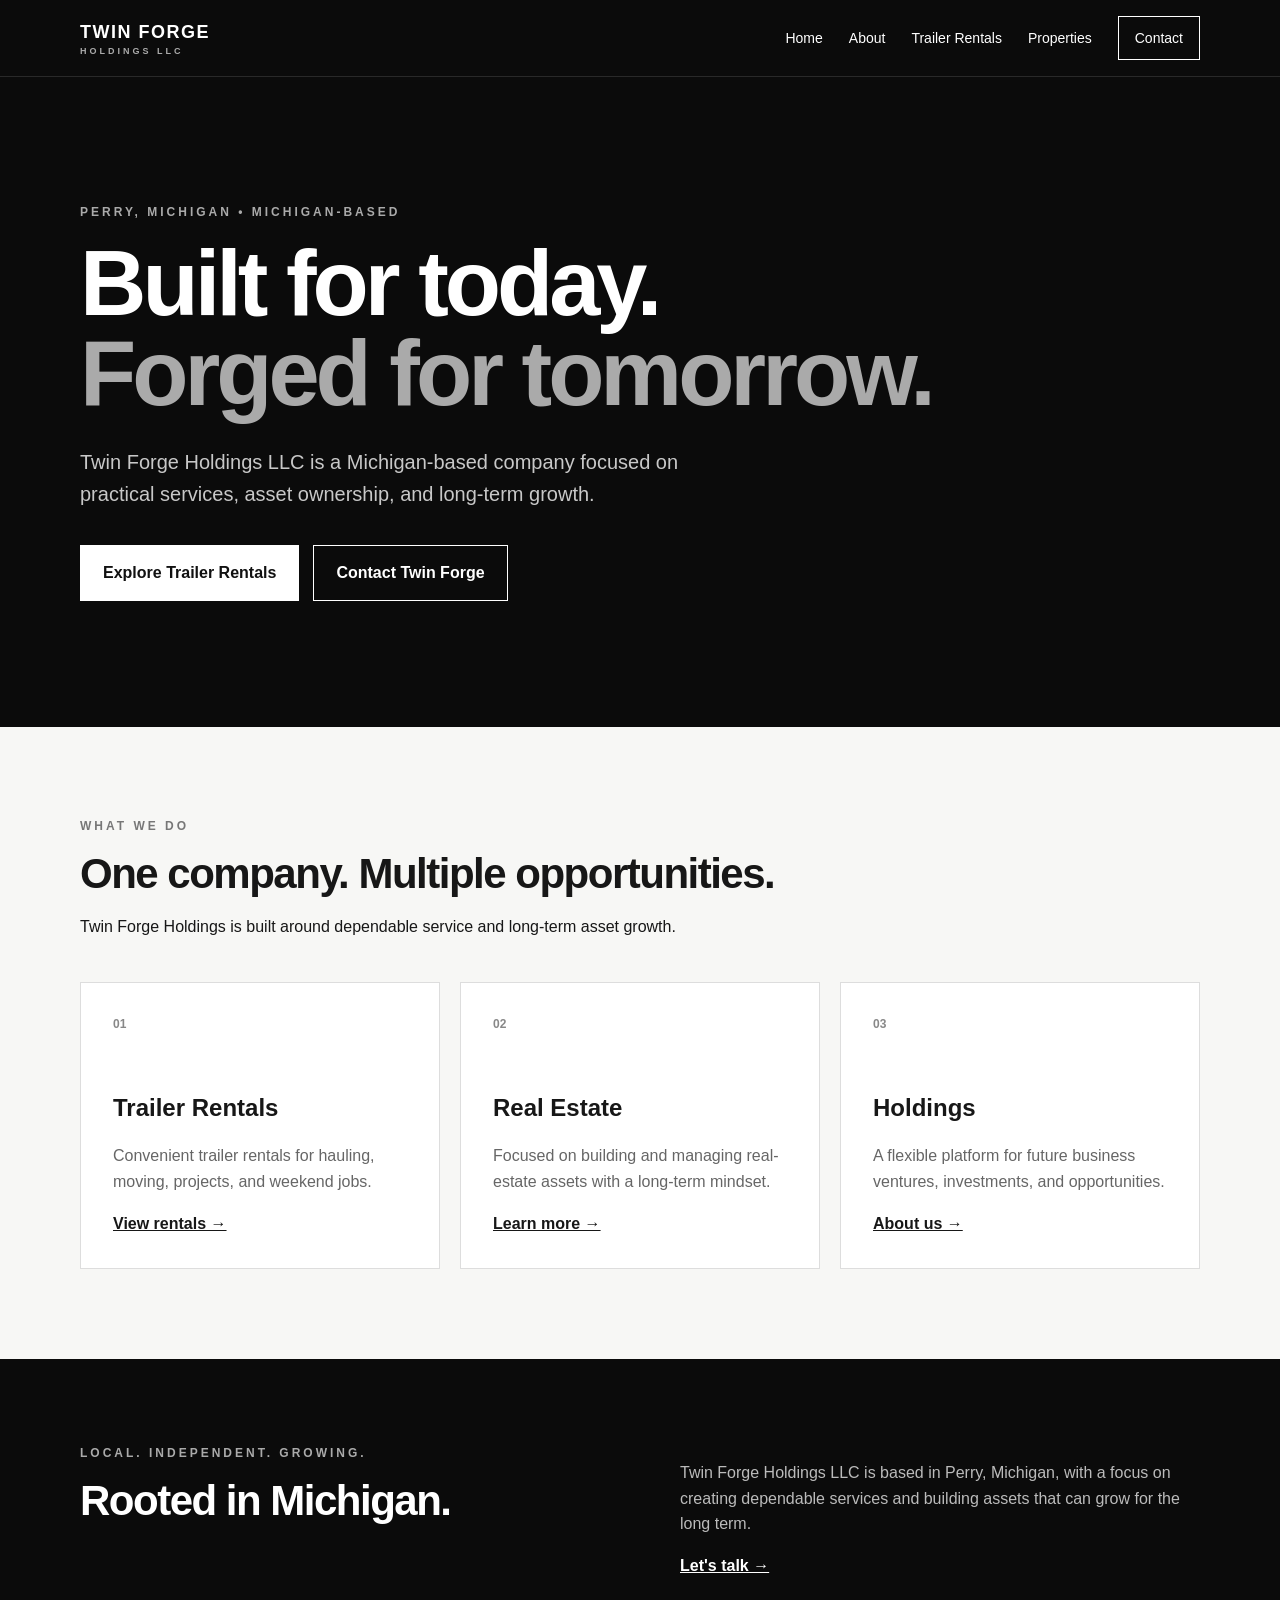
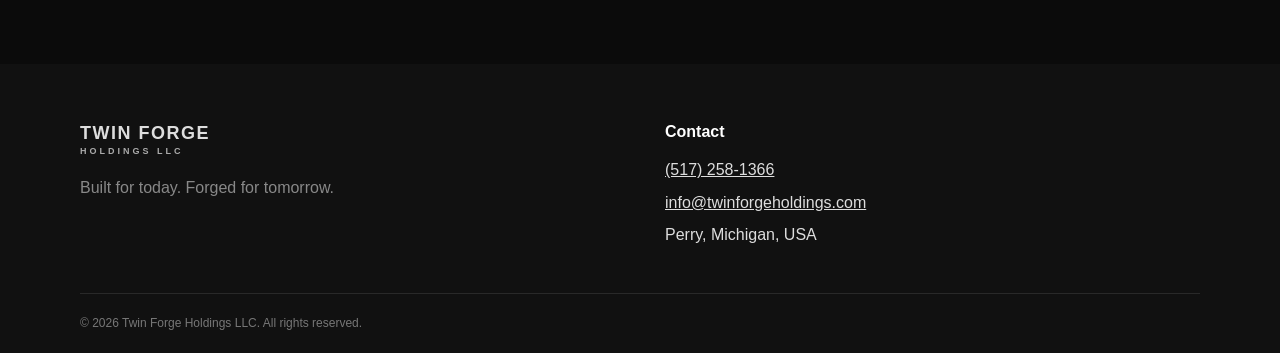
==== index.html @ b58e9732 "Add files via upload" ====
<!doctype html>
<html lang="en">
<head>
  <meta charset="utf-8">
  <meta name="viewport" content="width=device-width, initial-scale=1">
  <title>Twin Forge Holdings LLC | Perry, Michigan</title>
  <meta name="description" content="Twin Forge Holdings LLC — Michigan-based holdings company serving Perry and surrounding communities.">
  <link rel="stylesheet" href="style.css">
</head>
<body>
<header class="site-header">
  <div class="container nav">
    <a class="logo" href="index.html">TWIN FORGE <span>HOLDINGS LLC</span></a>
    <button class="menu" aria-label="Open menu">☰</button>
    <nav>
      <a href="index.html">Home</a>
      <a href="about.html">About</a>
      <a href="trailers.html">Trailer Rentals</a>
      <a href="properties.html">Properties</a>
      <a href="contact.html" class="nav-cta">Contact</a>
    </nav>
  </div>
</header>

<main>
<section class="hero">
  <div class="container hero-content">
    <p class="eyebrow">PERRY, MICHIGAN • MICHIGAN-BASED</p>
    <h1>Built for today.<br><span>Forged for tomorrow.</span></h1>
    <p class="lead">Twin Forge Holdings LLC is a Michigan-based company focused on practical services, asset ownership, and long-term growth.</p>
    <div class="actions">
      <a class="button" href="trailers.html">Explore Trailer Rentals</a>
      <a class="button secondary" href="contact.html">Contact Twin Forge</a>
    </div>
  </div>
</section>

<section class="section">
  <div class="container">
    <div class="section-heading">
      <p class="eyebrow">WHAT WE DO</p>
      <h2>One company. Multiple opportunities.</h2>
      <p>Twin Forge Holdings is built around dependable service and long-term asset growth.</p>
    </div>
    <div class="cards">
      <article class="card">
        <div class="icon">01</div>
        <h3>Trailer Rentals</h3>
        <p>Convenient trailer rentals for hauling, moving, projects, and weekend jobs.</p>
        <a href="trailers.html">View rentals →</a>
      </article>
      <article class="card">
        <div class="icon">02</div>
        <h3>Real Estate</h3>
        <p>Focused on building and managing real-estate assets with a long-term mindset.</p>
        <a href="properties.html">Learn more →</a>
      </article>
      <article class="card">
        <div class="icon">03</div>
        <h3>Holdings</h3>
        <p>A flexible platform for future business ventures, investments, and opportunities.</p>
        <a href="about.html">About us →</a>
      </article>
    </div>
  </div>
</section>

<section class="dark-section">
  <div class="container split">
    <div>
      <p class="eyebrow">LOCAL. INDEPENDENT. GROWING.</p>
      <h2>Rooted in Michigan.</h2>
    </div>
    <div>
      <p>Twin Forge Holdings LLC is based in Perry, Michigan, with a focus on creating dependable services and building assets that can grow for the long term.</p>
      <a class="text-link" href="contact.html">Let's talk →</a>
    </div>
  </div>
</section>
</main>

<footer>
  <div class="container footer-grid">
    <div><div class="logo">TWIN FORGE <span>HOLDINGS LLC</span></div><p>Built for today. Forged for tomorrow.</p></div>
    <div><strong>Contact</strong><a href="tel:+15172581366">(517) 258-1366</a><a href="mailto:info@twinforgeholdings.com">info@twinforgeholdings.com</a><span>Perry, Michigan, USA</span></div>
  </div>
  <div class="container copyright">© 2026 Twin Forge Holdings LLC. All rights reserved.</div>
</footer>
<script src="script.js"></script>
</body>
</html>
---- style.css ----
*{box-sizing:border-box}html{scroll-behavior:smooth}body{margin:0;font-family:Arial,Helvetica,sans-serif;color:#171717;background:#f7f7f5;line-height:1.6}a{color:inherit;text-decoration:none}.container{width:min(1120px,92%);margin:auto}.site-header{background:#0b0b0b;color:#fff;position:sticky;top:0;z-index:10;border-bottom:1px solid #292929}.nav{min-height:76px;display:flex;align-items:center;justify-content:space-between}.logo{font-weight:900;letter-spacing:1.5px;font-size:18px}.logo span{display:block;font-size:9px;letter-spacing:3px;color:#aaa;margin-top:-3px}.nav nav{display:flex;gap:26px;align-items:center;font-size:14px}.nav nav a:hover{color:#ddd}.nav-cta{border:1px solid #fff;padding:10px 16px}.menu{display:none;background:none;border:0;color:#fff;font-size:26px}.hero{background:#0b0b0b;color:#fff;min-height:650px;display:flex;align-items:center}.hero-content{padding:90px 0}.eyebrow{font-size:12px;letter-spacing:3px;font-weight:800;color:#777;margin:0 0 16px}.hero .eyebrow,.dark-section .eyebrow,.page-hero .eyebrow{color:#aaa}.hero h1{font-size:clamp(48px,8vw,92px);line-height:.98;margin:0 0 28px;letter-spacing:-4px}.hero h1 span{color:#aaa}.lead{font-size:20px;max-width:670px;color:#c8c8c8}.actions{display:flex;gap:14px;margin-top:35px;flex-wrap:wrap}.button{display:inline-block;background:#fff;color:#111;padding:14px 22px;font-weight:800;border:1px solid #fff}.button.secondary{background:transparent;color:#fff}.button:hover{opacity:.82}.section{padding:90px 0}.section-heading{max-width:720px;margin-bottom:42px}.section h2,.dark-section h2{font-size:42px;line-height:1.05;letter-spacing:-1.5px;margin:0 0 18px}.cards{display:grid;grid-template-columns:repeat(3,1fr);gap:20px}.card{background:#fff;border:1px solid #ddd;padding:32px;min-height:250px}.icon{font-size:12px;font-weight:900;color:#888;margin-bottom:55px}.card h3{font-size:24px;margin:0 0 10px}.card p{color:#666}.card a,.text-link{font-weight:800;text-decoration:underline}.dark-section{background:#0b0b0b;color:#fff;padding:85px 0}.split{display:grid;grid-template-columns:1fr 1fr;gap:80px}.split p{color:#bbb}.page-hero{background:#0b0b0b;color:#fff;padding:105px 0}.page-hero h1{font-size:clamp(44px,7vw,76px);line-height:1;margin:0 0 18px;letter-spacing:-3px}.page-hero p:not(.eyebrow){color:#bbb;font-size:20px}.narrow{max-width:800px}.narrow h2{font-size:38px}.narrow p{font-size:18px;color:#555}.callout{background:#fff;border-left:4px solid #111;padding:28px;margin-top:35px}.callout p{margin-bottom:10px}.rental-card{display:grid;grid-template-columns:1fr 1.2fr;gap:50px;background:#fff;border:1px solid #ddd;padding:35px}.placeholder{min-height:340px;background:#171717;color:#777;display:grid;place-items:center;font-weight:900;letter-spacing:4px}.rental-card h2{font-size:38px;line-height:1.05}.rental-card li{margin:8px 0}.contact-grid{display:grid;grid-template-columns:1.3fr .7fr;gap:70px}.contact-grid h2{font-size:42px}.contact-item{display:flex;flex-direction:column;border-top:1px solid #ddd;padding:18px 0}.contact-item a{font-size:19px;font-weight:800;text-decoration:underline}.contact-box{background:#fff;border:1px solid #ddd;padding:30px;height:max-content}.contact-box h3{margin-top:0}.full{display:block;text-align:center;margin:12px 0}.contact-box .secondary{color:#111;background:#fff;border-color:#111}footer{background:#111;color:#ddd;padding:55px 0 20px}.footer-grid{display:grid;grid-template-columns:1fr 1fr;gap:50px;padding-bottom:45px}.footer-grid p{color:#888}.footer-grid>div:last-child{display:flex;flex-direction:column;gap:7px}.footer-grid strong{color:#fff;margin-bottom:6px}.footer-grid a{text-decoration:underline}.copyright{border-top:1px solid #292929;padding-top:20px;color:#777;font-size:12px}@media(max-width:750px){.nav nav{display:none;position:absolute;top:76px;left:0;right:0;background:#0b0b0b;padding:20px 4%;flex-direction:column;align-items:flex-start}.nav nav.open{display:flex}.menu{display:block}.cards,.split,.rental-card,.contact-grid,.footer-grid{grid-template-columns:1fr}.hero{min-height:590px}.hero h1{letter-spacing:-2px}.section,.dark-section{padding:65px 0}.rental-card{padding:22px}.placeholder{min-height:230px}}
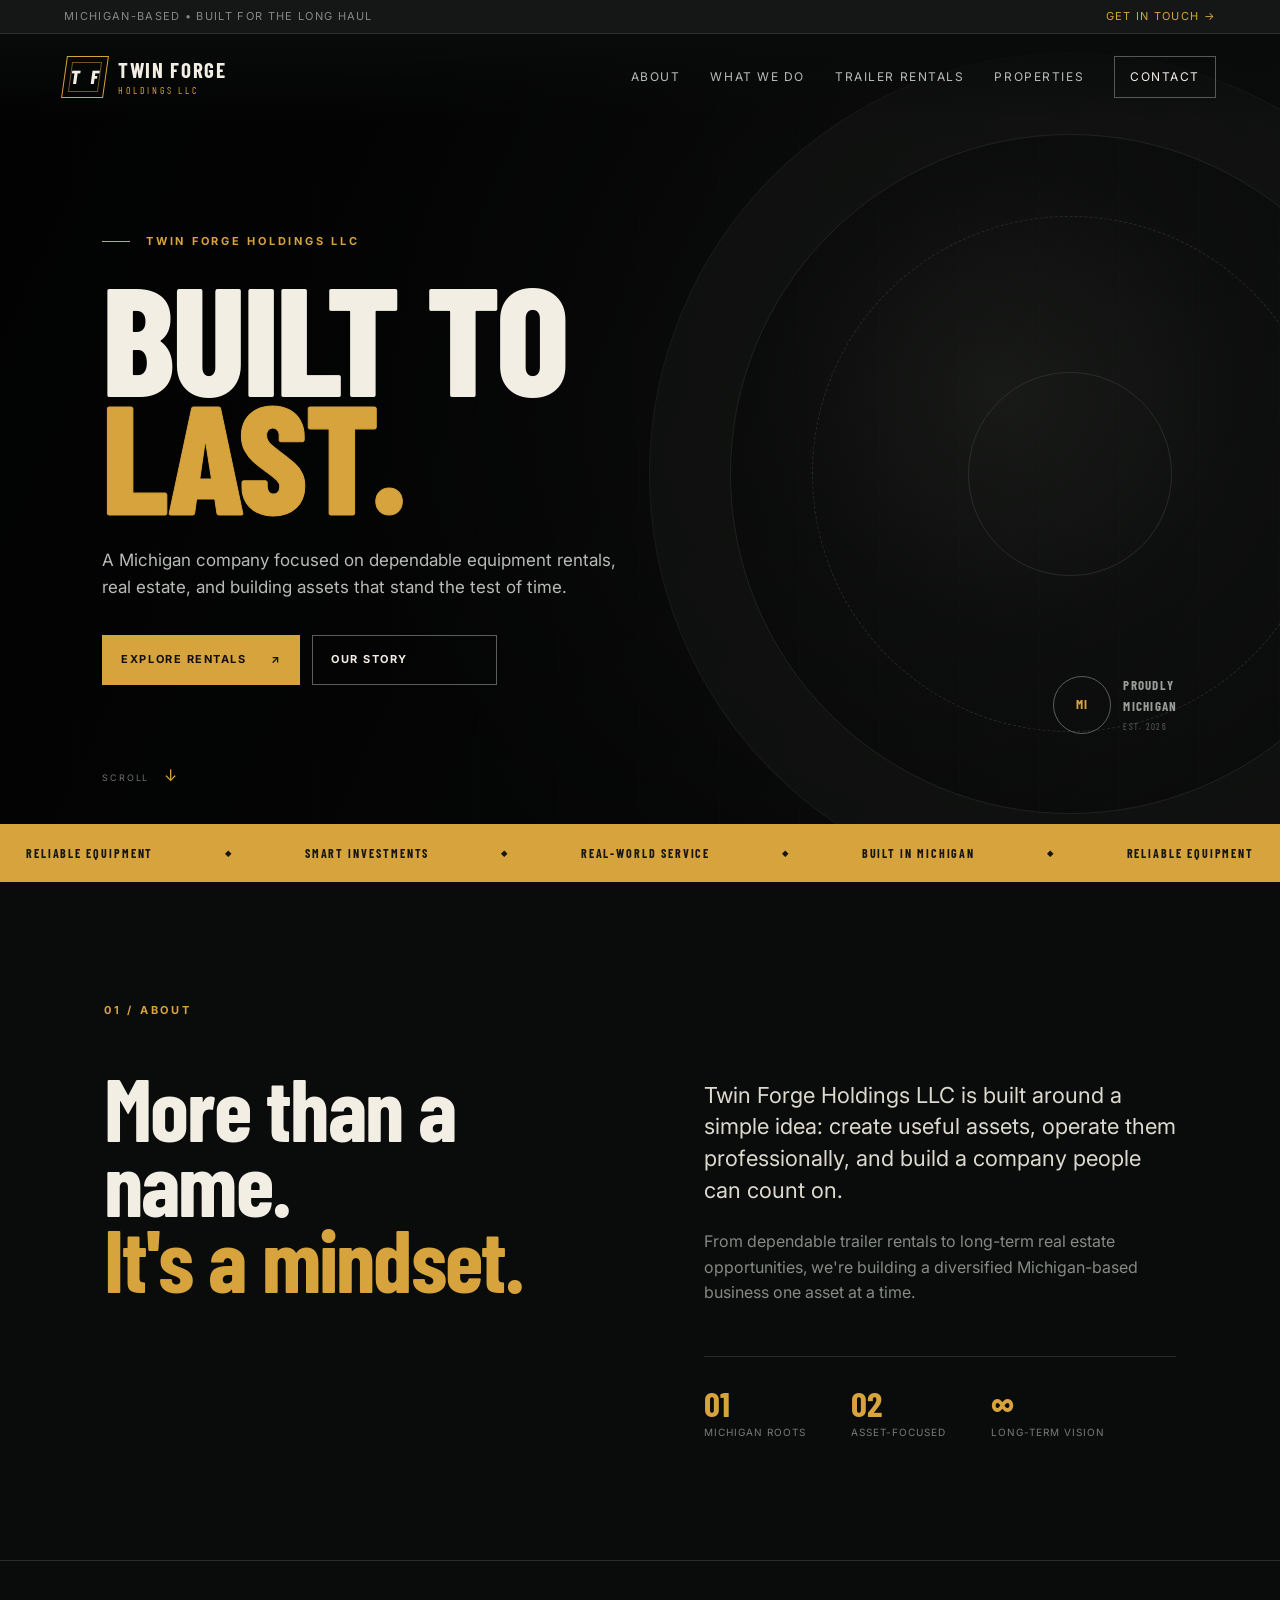
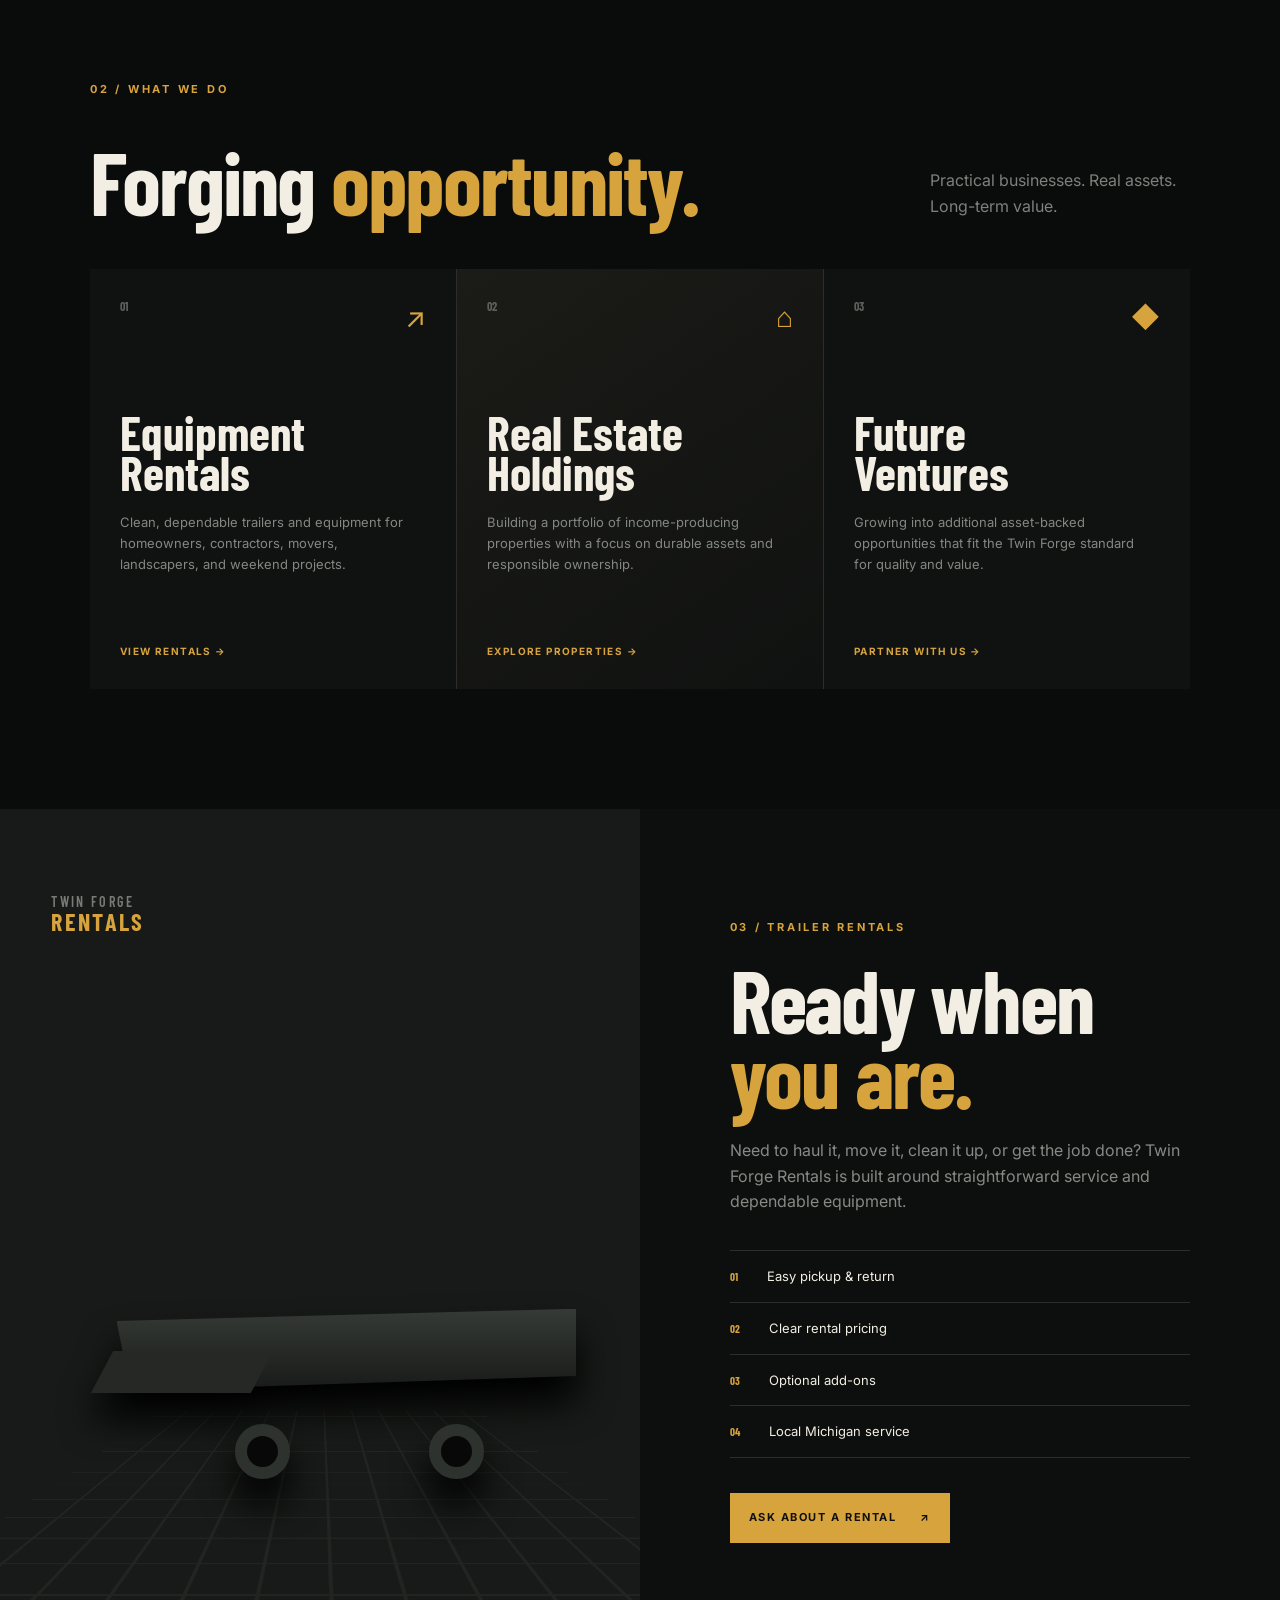
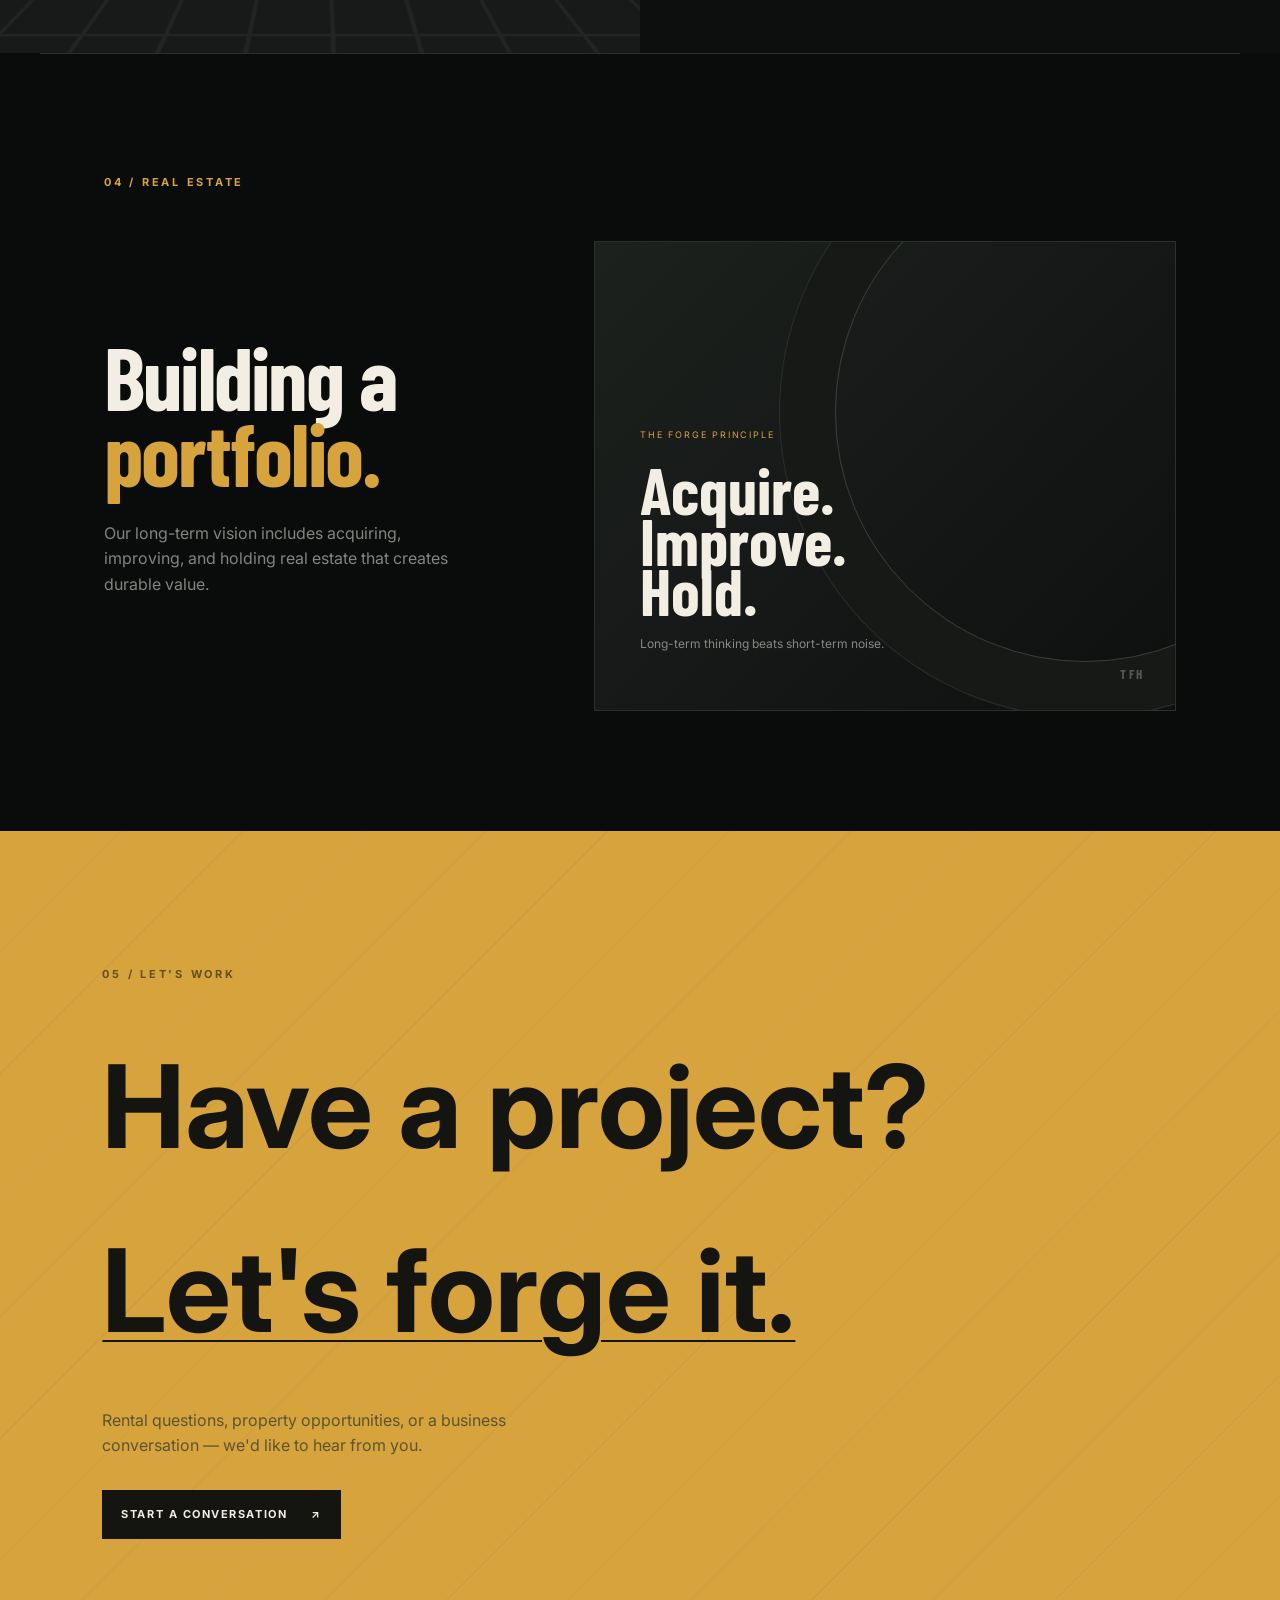
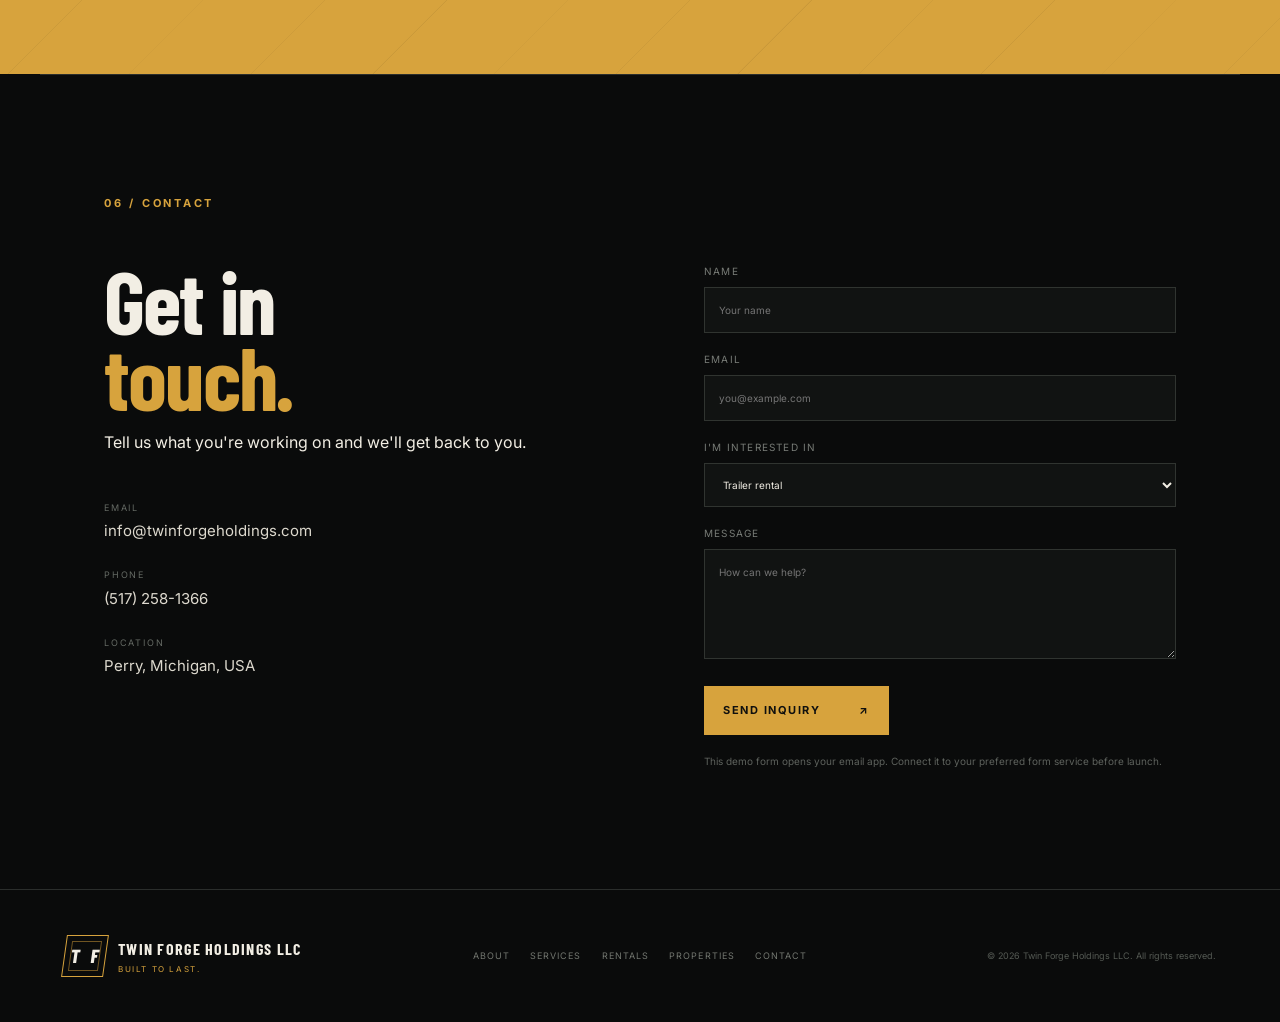
==== commit 00e20a52: "Add files via upload" ====
--- a/index.html
+++ b/index.html
@@ -1,91 +1,210 @@
-<!doctype html>
+<!DOCTYPE html>
 <html lang="en">
 <head>
-  <meta charset="utf-8">
-  <meta name="viewport" content="width=device-width, initial-scale=1">
-  <title>Twin Forge Holdings LLC | Perry, Michigan</title>
-  <meta name="description" content="Twin Forge Holdings LLC — Michigan-based holdings company serving Perry and surrounding communities.">
-  <link rel="stylesheet" href="style.css">
+  <meta charset="UTF-8">
+  <meta name="viewport" content="width=device-width, initial-scale=1.0">
+  <meta name="description" content="Twin Forge Holdings LLC — dependable trailer rentals and long-term property investment. Built in Michigan.">
+  <title>Twin Forge Holdings LLC | Built to Last</title>
+  <link rel="preconnect" href="https://fonts.googleapis.com">
+  <link rel="preconnect" href="https://fonts.gstatic.com" crossorigin>
+  <link href="https://fonts.googleapis.com/css2?family=Barlow+Condensed:wght@500;600;700;800&family=Inter:wght@400;500;600;700&display=swap" rel="stylesheet">
+  <link rel="stylesheet" href="styles.css">
 </head>
 <body>
-<header class="site-header">
-  <div class="container nav">
-    <a class="logo" href="index.html">TWIN FORGE <span>HOLDINGS LLC</span></a>
-    <button class="menu" aria-label="Open menu">☰</button>
-    <nav>
-      <a href="index.html">Home</a>
-      <a href="about.html">About</a>
-      <a href="trailers.html">Trailer Rentals</a>
-      <a href="properties.html">Properties</a>
-      <a href="contact.html" class="nav-cta">Contact</a>
+  <div class="topbar">
+    <span>Michigan-based • Built for the long haul</span>
+    <a href="#contact">Get in touch →</a>
+  </div>
+
+  <header class="site-header" id="top">
+    <a class="brand" href="#top" aria-label="Twin Forge Holdings home">
+      <span class="brand-mark"><span>T</span><span>F</span></span>
+      <span class="brand-text"><strong>TWIN FORGE</strong><small>HOLDINGS LLC</small></span>
+    </a>
+
+    <button class="menu-toggle" aria-label="Open menu" aria-expanded="false">☰</button>
+
+    <nav class="nav">
+      <a href="#about">About</a>
+      <a href="#services">What We Do</a>
+      <a href="#fleet">Trailer Rentals</a>
+      <a href="#properties">Properties</a>
+      <a class="nav-cta" href="#contact">Contact</a>
     </nav>
-  </div>
-</header>
-
-<main>
-<section class="hero">
-  <div class="container hero-content">
-    <p class="eyebrow">PERRY, MICHIGAN • MICHIGAN-BASED</p>
-    <h1>Built for today.<br><span>Forged for tomorrow.</span></h1>
-    <p class="lead">Twin Forge Holdings LLC is a Michigan-based company focused on practical services, asset ownership, and long-term growth.</p>
-    <div class="actions">
-      <a class="button" href="trailers.html">Explore Trailer Rentals</a>
-      <a class="button secondary" href="contact.html">Contact Twin Forge</a>
+  </header>
+
+  <main>
+    <section class="hero">
+      <div class="hero-grid"></div>
+      <div class="hero-content">
+        <div class="eyebrow"><span></span> TWIN FORGE HOLDINGS LLC</div>
+        <h1>BUILT TO<br><em>LAST.</em></h1>
+        <p class="hero-copy">
+          A Michigan company focused on dependable equipment rentals, real estate,
+          and building assets that stand the test of time.
+        </p>
+        <div class="hero-actions">
+          <a class="btn btn-primary" href="#fleet">Explore Rentals <span>↗</span></a>
+          <a class="btn btn-ghost" href="#about">Our Story</a>
+        </div>
+      </div>
+      <div class="hero-badge">
+        <div class="badge-ring">MI</div>
+        <div><strong>PROUDLY<br>MICHIGAN</strong><small>EST. 2026</small></div>
+      </div>
+      <div class="scroll-cue">SCROLL <span>↓</span></div>
+    </section>
+
+    <section class="ticker">
+      <div>RELIABLE EQUIPMENT</div><span>◆</span>
+      <div>SMART INVESTMENTS</div><span>◆</span>
+      <div>REAL-WORLD SERVICE</div><span>◆</span>
+      <div>BUILT IN MICHIGAN</div><span>◆</span>
+      <div>RELIABLE EQUIPMENT</div>
+    </section>
+
+    <section class="section about" id="about">
+      <div class="section-label">01 / ABOUT</div>
+      <div class="about-layout">
+        <div>
+          <h2>More than a name.<br><span>It's a mindset.</span></h2>
+        </div>
+        <div class="about-copy">
+          <p class="lead">Twin Forge Holdings LLC is built around a simple idea: create useful assets, operate them professionally, and build a company people can count on.</p>
+          <p>From dependable trailer rentals to long-term real estate opportunities, we're building a diversified Michigan-based business one asset at a time.</p>
+          <div class="stats">
+            <div><strong>01</strong><span>Michigan roots</span></div>
+            <div><strong>02</strong><span>Asset-focused</span></div>
+            <div><strong>∞</strong><span>Long-term vision</span></div>
+          </div>
+        </div>
+      </div>
+    </section>
+
+    <section class="section services" id="services">
+      <div class="section-label">02 / WHAT WE DO</div>
+      <div class="section-heading">
+        <h2>Forging <span>opportunity.</span></h2>
+        <p>Practical businesses. Real assets. Long-term value.</p>
+      </div>
+      <div class="cards">
+        <article class="service-card">
+          <div class="card-num">01</div>
+          <div class="card-icon">↗</div>
+          <h3>Equipment<br>Rentals</h3>
+          <p>Clean, dependable trailers and equipment for homeowners, contractors, movers, landscapers, and weekend projects.</p>
+          <a href="#fleet">View rentals →</a>
+        </article>
+        <article class="service-card featured">
+          <div class="card-num">02</div>
+          <div class="card-icon">⌂</div>
+          <h3>Real Estate<br>Holdings</h3>
+          <p>Building a portfolio of income-producing properties with a focus on durable assets and responsible ownership.</p>
+          <a href="#properties">Explore properties →</a>
+        </article>
+        <article class="service-card">
+          <div class="card-num">03</div>
+          <div class="card-icon">◆</div>
+          <h3>Future<br>Ventures</h3>
+          <p>Growing into additional asset-backed opportunities that fit the Twin Forge standard for quality and value.</p>
+          <a href="#contact">Partner with us →</a>
+        </article>
+      </div>
+    </section>
+
+    <section class="section rental" id="fleet">
+      <div class="rental-visual">
+        <div class="visual-grid"></div>
+        <div class="trailer-silhouette">
+          <div class="trailer-bed"></div>
+          <div class="trailer-front"></div>
+          <div class="wheel w1"></div><div class="wheel w2"></div>
+        </div>
+        <div class="visual-tag">TWIN FORGE<br><strong>RENTALS</strong></div>
+      </div>
+      <div class="rental-copy">
+        <div class="section-label">03 / TRAILER RENTALS</div>
+        <h2>Ready when<br><span>you are.</span></h2>
+        <p>Need to haul it, move it, clean it up, or get the job done? Twin Forge Rentals is built around straightforward service and dependable equipment.</p>
+        <ul>
+          <li><span>01</span> Easy pickup & return</li>
+          <li><span>02</span> Clear rental pricing</li>
+          <li><span>03</span> Optional add-ons</li>
+          <li><span>04</span> Local Michigan service</li>
+        </ul>
+        <a class="btn btn-primary" href="#contact">Ask About a Rental <span>↗</span></a>
+      </div>
+    </section>
+
+    <section class="section properties" id="properties">
+      <div class="section-label">04 / REAL ESTATE</div>
+      <div class="property-layout">
+        <div>
+          <h2>Building a<br><span>portfolio.</span></h2>
+          <p>Our long-term vision includes acquiring, improving, and holding real estate that creates durable value.</p>
+        </div>
+        <div class="property-panel">
+          <div class="property-glow"></div>
+          <div class="property-content">
+            <span>THE FORGE PRINCIPLE</span>
+            <h3>Acquire.<br>Improve.<br>Hold.</h3>
+            <p>Long-term thinking beats short-term noise.</p>
+          </div>
+          <div class="corner-mark">TFH</div>
+        </div>
+      </div>
+    </section>
+
+    <section class="cta">
+      <div class="cta-lines"></div>
+      <div class="section-label">05 / LET'S WORK</div>
+      <h2>Have a project?<br><span>Let's forge it.</span></h2>
+      <p>Rental questions, property opportunities, or a business conversation — we'd like to hear from you.</p>
+      <a class="btn btn-primary" href="#contact">Start a Conversation <span>↗</span></a>
+    </section>
+
+    <section class="section contact" id="contact">
+      <div class="section-label">06 / CONTACT</div>
+      <div class="contact-layout">
+        <div>
+          <h2>Get in<br><span>touch.</span></h2>
+          <p>Tell us what you're working on and we'll get back to you.</p>
+          <div class="contact-details">
+            <div><small>EMAIL</small><a href="mailto:info@twinforgeholdings.com">info@twinforgeholdings.com</a></div>
+            <div><small>PHONE</small><a href="tel:+15172581366">(517) 258-1366</a></div>
+            <div><small>LOCATION</small><span>Perry, Michigan, USA</span></div>
+          </div>
+        </div>
+        <form class="contact-form" id="contactForm">
+          <label>Name<input type="text" name="name" placeholder="Your name" required></label>
+          <label>Email<input type="email" name="email" placeholder="you@example.com" required></label>
+          <label>I'm interested in
+            <select name="interest">
+              <option>Trailer rental</option>
+              <option>Real estate</option>
+              <option>Business opportunity</option>
+              <option>General inquiry</option>
+            </select>
+          </label>
+          <label>Message<textarea name="message" rows="5" placeholder="How can we help?"></textarea></label>
+          <button class="btn btn-primary" type="submit">Send Inquiry <span>↗</span></button>
+          <p class="form-note" id="formNote">This demo form opens your email app. Connect it to your preferred form service before launch.</p>
+        </form>
+      </div>
+    </section>
+  </main>
+
+  <footer>
+    <div class="footer-brand">
+      <span class="brand-mark"><span>T</span><span>F</span></span>
+      <div><strong>TWIN FORGE HOLDINGS LLC</strong><small>BUILT TO LAST.</small></div>
     </div>
-  </div>
-</section>
-
-<section class="section">
-  <div class="container">
-    <div class="section-heading">
-      <p class="eyebrow">WHAT WE DO</p>
-      <h2>One company. Multiple opportunities.</h2>
-      <p>Twin Forge Holdings is built around dependable service and long-term asset growth.</p>
+    <div class="footer-links">
+      <a href="#about">About</a><a href="#services">Services</a><a href="#fleet">Rentals</a><a href="#properties">Properties</a><a href="#contact">Contact</a>
     </div>
-    <div class="cards">
-      <article class="card">
-        <div class="icon">01</div>
-        <h3>Trailer Rentals</h3>
-        <p>Convenient trailer rentals for hauling, moving, projects, and weekend jobs.</p>
-        <a href="trailers.html">View rentals →</a>
-      </article>
-      <article class="card">
-        <div class="icon">02</div>
-        <h3>Real Estate</h3>
-        <p>Focused on building and managing real-estate assets with a long-term mindset.</p>
-        <a href="properties.html">Learn more →</a>
-      </article>
-      <article class="card">
-        <div class="icon">03</div>
-        <h3>Holdings</h3>
-        <p>A flexible platform for future business ventures, investments, and opportunities.</p>
-        <a href="about.html">About us →</a>
-      </article>
-    </div>
-  </div>
-</section>
-
-<section class="dark-section">
-  <div class="container split">
-    <div>
-      <p class="eyebrow">LOCAL. INDEPENDENT. GROWING.</p>
-      <h2>Rooted in Michigan.</h2>
-    </div>
-    <div>
-      <p>Twin Forge Holdings LLC is based in Perry, Michigan, with a focus on creating dependable services and building assets that can grow for the long term.</p>
-      <a class="text-link" href="contact.html">Let's talk →</a>
-    </div>
-  </div>
-</section>
-</main>
-
-<footer>
-  <div class="container footer-grid">
-    <div><div class="logo">TWIN FORGE <span>HOLDINGS LLC</span></div><p>Built for today. Forged for tomorrow.</p></div>
-    <div><strong>Contact</strong><a href="tel:+15172581366">(517) 258-1366</a><a href="mailto:info@twinforgeholdings.com">info@twinforgeholdings.com</a><span>Perry, Michigan, USA</span></div>
-  </div>
-  <div class="container copyright">© 2026 Twin Forge Holdings LLC. All rights reserved.</div>
-</footer>
-<script src="script.js"></script>
+    <div class="copyright">© 2026 Twin Forge Holdings LLC. All rights reserved.</div>
+  </footer>
+
+  <script src="script.js"></script>
 </body>
 </html>
--- a/styles.css
+++ b/styles.css
@@ -0,0 +1,21 @@
+:root{
+  --black:#0a0b0b;--ink:#111313;--cream:#f2eee4;--muted:#a7aaa5;--line:#2b2e2c;
+  --forge:#d7a33d;--white:#fff;--max:1200px;
+}
+*{box-sizing:border-box}html{scroll-behavior:smooth}body{margin:0;background:var(--black);color:var(--cream);font-family:Inter,Arial,sans-serif;line-height:1.6}
+a{color:inherit;text-decoration:none}button,input,textarea,select{font:inherit}
+.topbar{height:34px;background:#151716;border-bottom:1px solid var(--line);display:flex;justify-content:space-between;align-items:center;padding:0 5vw;color:#858985;font-size:11px;letter-spacing:.12em;text-transform:uppercase}.topbar a{color:var(--forge)}
+.site-header{height:86px;display:flex;align-items:center;justify-content:space-between;padding:0 5vw;position:absolute;top:34px;left:0;right:0;z-index:10;background:linear-gradient(#090a0a,transparent)}
+.brand{display:flex;gap:12px;align-items:center}.brand-mark{width:42px;height:42px;border:1px solid var(--forge);display:grid;grid-template-columns:1fr 1fr;place-items:center;transform:skew(-8deg);position:relative}.brand-mark:after{content:"";position:absolute;inset:5px;border:1px solid #705522}.brand-mark span{font-family:"Barlow Condensed",sans-serif;font-weight:800;font-size:19px;z-index:1}.brand-text{display:flex;flex-direction:column;font-family:"Barlow Condensed",sans-serif;line-height:1}.brand-text strong{font-size:21px;letter-spacing:.08em}.brand-text small{font-size:10px;letter-spacing:.26em;color:var(--forge);margin-top:5px}.nav{display:flex;align-items:center;gap:30px;font-size:12px;letter-spacing:.13em;text-transform:uppercase}.nav a{color:#b8bbb7;transition:.2s}.nav a:hover{color:var(--forge)}.nav-cta{border:1px solid #555954;padding:10px 15px!important;color:var(--cream)!important}.menu-toggle{display:none;background:none;border:0;color:var(--cream);font-size:25px}
+.hero{min-height:790px;position:relative;display:flex;align-items:center;overflow:hidden;padding:130px 8vw 70px;background:radial-gradient(circle at 78% 45%,#30332f 0,#171918 22%,#0a0b0b 58%)}.hero:before{content:"";position:absolute;inset:0;background:linear-gradient(115deg,rgba(0,0,0,.82),rgba(0,0,0,.35)),repeating-linear-gradient(90deg,transparent 0,transparent 79px,rgba(255,255,255,.025) 80px)}.hero-grid{position:absolute;width:680px;height:680px;right:-130px;top:100px;border:1px solid #343734;border-radius:50%;box-shadow:0 0 0 80px #151715,0 0 0 81px #292b29;opacity:.5}.hero-grid:before,.hero-grid:after{content:"";position:absolute;inset:12%;border:1px dashed #424540;border-radius:50%}.hero-grid:after{inset:35%;border-style:solid}.hero-content{position:relative;z-index:2;max-width:700px}.eyebrow,.section-label{font-size:11px;letter-spacing:.25em;color:var(--forge);font-weight:700}.eyebrow span{display:inline-block;width:28px;height:1px;background:var(--forge);vertical-align:middle;margin-right:10px}.hero h1{font-family:"Barlow Condensed",sans-serif;font-size:clamp(90px,12vw,168px);line-height:.77;letter-spacing:-.02em;margin:26px 0 34px;font-weight:800}.hero h1 em{font-style:normal;color:var(--forge);-webkit-text-stroke:1px var(--forge)}.hero-copy{font-size:17px;max-width:530px;color:#b8bbb6;margin-bottom:34px}.hero-actions{display:flex;gap:12px}.btn{display:inline-flex;gap:24px;align-items:center;justify-content:space-between;min-width:185px;padding:15px 18px;border:1px solid #5b5e59;font-size:11px;font-weight:700;letter-spacing:.14em;text-transform:uppercase;transition:.25s}.btn-primary{background:var(--forge);border-color:var(--forge);color:#10100e}.btn-primary:hover{transform:translateY(-2px);background:#e6b450}.btn-ghost:hover{border-color:var(--forge);color:var(--forge)}.hero-badge{position:absolute;right:8vw;bottom:90px;z-index:2;display:flex;align-items:center;gap:12px;color:#999d98;font-family:"Barlow Condensed";letter-spacing:.1em;font-size:13px}.hero-badge small{display:block;color:#5f625e;font-size:9px;margin-top:3px}.badge-ring{width:58px;height:58px;border:1px solid #5a5d57;border-radius:50%;display:grid;place-items:center;color:var(--forge);font-weight:700}.scroll-cue{position:absolute;bottom:35px;left:8vw;font-size:9px;letter-spacing:.2em;color:#6f726e}.scroll-cue span{color:var(--forge);font-size:16px;margin-left:10px}
+.ticker{height:58px;background:var(--forge);color:#171611;display:flex;align-items:center;justify-content:space-around;gap:20px;overflow:hidden;white-space:nowrap;font:700 12px "Barlow Condensed";letter-spacing:.16em}.ticker span{font-size:8px}
+.section{max-width:var(--max);margin:auto;padding:120px 5vw}.about-layout{display:grid;grid-template-columns:1fr 1fr;gap:10vw;margin-top:50px}.section h2{font:700 clamp(55px,7vw,88px)/.86 "Barlow Condensed";letter-spacing:-.02em;margin:0}.section h2 span,.section-heading h2 span,.rental-copy h2 span,.properties h2 span,.cta h2 span,.contact h2 span{color:var(--forge)}.about-copy{padding-top:10px}.lead{font-size:22px;line-height:1.45;color:#ddd9ce;margin:0 0 22px}.about-copy p:not(.lead){color:#858a84;max-width:520px}.stats{display:flex;gap:45px;border-top:1px solid var(--line);margin-top:50px;padding-top:25px}.stats div{display:flex;flex-direction:column}.stats strong{font:700 35px "Barlow Condensed";color:var(--forge)}.stats span{font-size:10px;color:#777b76;text-transform:uppercase;letter-spacing:.1em}
+.services{border-top:1px solid var(--line);max-width:none;padding-left:max(5vw,calc((100vw - 1100px)/2));padding-right:max(5vw,calc((100vw - 1100px)/2))}.section-heading{display:flex;align-items:end;justify-content:space-between;margin:45px 0 50px}.section-heading p{color:#7d817c;margin:0;max-width:260px}.cards{display:grid;grid-template-columns:repeat(3,1fr);gap:1px;background:var(--line)}.service-card{background:#101211;min-height:420px;padding:30px;position:relative;transition:.25s}.service-card:hover{background:#161816}.service-card.featured{background:linear-gradient(145deg,#1b1b17,#101211)}.card-num{font:700 12px "Barlow Condensed";color:#5c605b}.card-icon{position:absolute;right:30px;top:26px;color:var(--forge);font-size:28px}.service-card h3{font:700 48px/.82 "Barlow Condensed";margin:100px 0 20px}.service-card p{font-size:13px;color:#838781;max-width:290px}.service-card a{position:absolute;bottom:30px;color:var(--forge);font-size:10px;text-transform:uppercase;letter-spacing:.14em;font-weight:700}
+.rental{max-width:none;padding:0;display:grid;grid-template-columns:1fr 1fr;min-height:700px}.rental-visual{background:#171a18;position:relative;overflow:hidden;min-height:600px}.visual-grid{position:absolute;inset:0;background:linear-gradient(transparent 95%,#272b28 95%),linear-gradient(90deg,transparent 95%,#272b28 95%);background-size:55px 55px;transform:perspective(500px) rotateX(55deg) scale(1.6);transform-origin:center bottom;opacity:.55}.visual-tag{position:absolute;left:8%;top:10%;font:600 14px/1.1 "Barlow Condensed";letter-spacing:.17em;color:#777b75}.visual-tag strong{font-size:24px;color:var(--forge)}.trailer-silhouette{position:absolute;left:16%;right:10%;bottom:23%;height:180px;filter:drop-shadow(0 25px 18px #000)}.trailer-bed{position:absolute;left:3%;right:0;top:30px;height:82px;background:linear-gradient(#363a36,#171a18);clip-path:polygon(0 15%,100% 0,100% 82%,3% 100%)}.trailer-front{position:absolute;left:0;top:72px;width:160px;height:42px;background:#252825;transform:skew(-28deg)}.wheel{position:absolute;bottom:-20px;width:55px;height:55px;border-radius:50%;background:#070807;border:12px solid #2e322f}.w1{left:28%}.w2{left:69%}
+.rental-copy{padding:110px max(5vw,7vw);background:#0d0f0e}.rental-copy h2{margin:25px 0 25px}.rental-copy>p{color:#858a84;max-width:470px}.rental-copy ul{list-style:none;padding:0;margin:35px 0;max-width:480px;border-top:1px solid var(--line)}.rental-copy li{padding:15px 0;border-bottom:1px solid var(--line);font-size:13px}.rental-copy li span{color:var(--forge);font:700 11px "Barlow Condensed";margin-right:25px}
+.properties{border-top:1px solid var(--line)}.property-layout{display:grid;grid-template-columns:.8fr 1.2fr;gap:8vw;margin-top:50px;align-items:center}.property-layout>div:first-child p{color:#81857f;max-width:380px;margin-top:30px}.property-panel{height:470px;background:linear-gradient(135deg,#1d211e,#0e100f);position:relative;overflow:hidden;border:1px solid #2c302c}.property-glow{position:absolute;width:500px;height:500px;border-radius:50%;border:1px solid #3a3d38;right:-160px;top:-80px;box-shadow:0 0 0 55px #161916,0 0 0 56px #2b2e2a}.property-content{position:absolute;left:45px;bottom:45px}.property-content>span{font-size:9px;letter-spacing:.2em;color:var(--forge)}.property-content h3{font:700 65px/.78 "Barlow Condensed";margin:18px 0}.property-content p{font-size:12px;color:#858983}.corner-mark{position:absolute;right:30px;bottom:28px;font:700 13px "Barlow Condensed";letter-spacing:.2em;color:#545851}
+.cta{padding:135px 8vw;position:relative;overflow:hidden;background:var(--forge);color:#141411}.cta-lines{position:absolute;inset:0;background:repeating-linear-gradient(135deg,transparent 0,transparent 85px,rgba(0,0,0,.07) 86px)}.cta>*:not(.cta-lines){position:relative}.cta .section-label{color:#625020}.cta h2{font-size:clamp(70px,9vw,125px);margin:30px 0 25px}.cta h2 span{color:#141411;text-decoration:underline;text-decoration-thickness:2px;text-underline-offset:8px}.cta p{max-width:470px;color:#5b552f}.cta .btn{border-color:#141411;color:#f1ede1;background:#141411;margin-top:15px}
+.contact{border-top:1px solid var(--line)}.contact-layout{display:grid;grid-template-columns:1fr 1fr;gap:10vw;margin-top:50px}.contact>div>p{color:#858a84}.contact-details{margin-top:45px;display:grid;gap:25px}.contact-details div{display:flex;flex-direction:column}.contact-details small{font-size:9px;letter-spacing:.2em;color:#656a64;margin-bottom:4px}.contact-details a,.contact-details span{font-size:15px;color:#ddd9ce}.contact-details a:hover{color:var(--forge)}.contact-form{display:grid;gap:18px}.contact-form label{font-size:10px;letter-spacing:.12em;text-transform:uppercase;color:#777b76}.contact-form input,.contact-form textarea,.contact-form select{width:100%;margin-top:8px;background:#111312;border:1px solid #303430;color:var(--cream);padding:14px;outline:0}.contact-form input:focus,.contact-form textarea:focus,.contact-form select:focus{border-color:var(--forge)}.contact-form textarea{resize:vertical}.contact-form .btn{justify-self:start;margin-top:5px}.form-note{font-size:10px!important;color:#5e625d!important;margin:0}
+footer{border-top:1px solid var(--line);padding:45px 5vw;display:grid;grid-template-columns:1fr auto 1fr;align-items:center;gap:30px}.footer-brand{display:flex;gap:12px;align-items:center}.footer-brand strong{font:700 16px "Barlow Condensed";letter-spacing:.08em}.footer-brand small{display:block;font-size:8px;color:var(--forge);letter-spacing:.2em}.footer-links{display:flex;gap:20px;font-size:9px;letter-spacing:.12em;text-transform:uppercase;color:#737770}.footer-links a:hover{color:var(--forge)}.copyright{text-align:right;font-size:9px;color:#555a54}
+@media(max-width:850px){.nav{display:none;position:absolute;top:75px;right:5vw;left:5vw;background:#101211;border:1px solid var(--line);padding:20px;flex-direction:column;align-items:flex-start}.nav.open{display:flex}.menu-toggle{display:block}.hero{min-height:720px;padding-left:7vw}.hero-badge{right:7vw}.about-layout,.property-layout,.contact-layout{grid-template-columns:1fr;gap:55px}.cards{grid-template-columns:1fr}.service-card{min-height:330px}.service-card h3{margin-top:70px}.rental{grid-template-columns:1fr}.rental-visual{min-height:450px}.rental-copy{padding:80px 7vw}.section-heading{display:block}.section-heading p{margin-top:20px}.stats{gap:25px}.footer-links{display:none}footer{grid-template-columns:1fr}.copyright{text-align:left}.property-panel{height:390px}}
+@media(max-width:520px){.topbar span{display:none}.topbar{justify-content:flex-end}.hero h1{font-size:88px}.hero-copy{font-size:15px}.hero-actions{flex-direction:column;align-items:flex-start}.hero-badge{display:none}.section{padding-top:85px;padding-bottom:85px}.section h2{font-size:62px}.ticker{justify-content:flex-start}.ticker div:nth-of-type(n+3),.ticker span:nth-of-type(n+3){display:none}.contact-layout{gap:45px}.property-content h3{font-size:55px}}
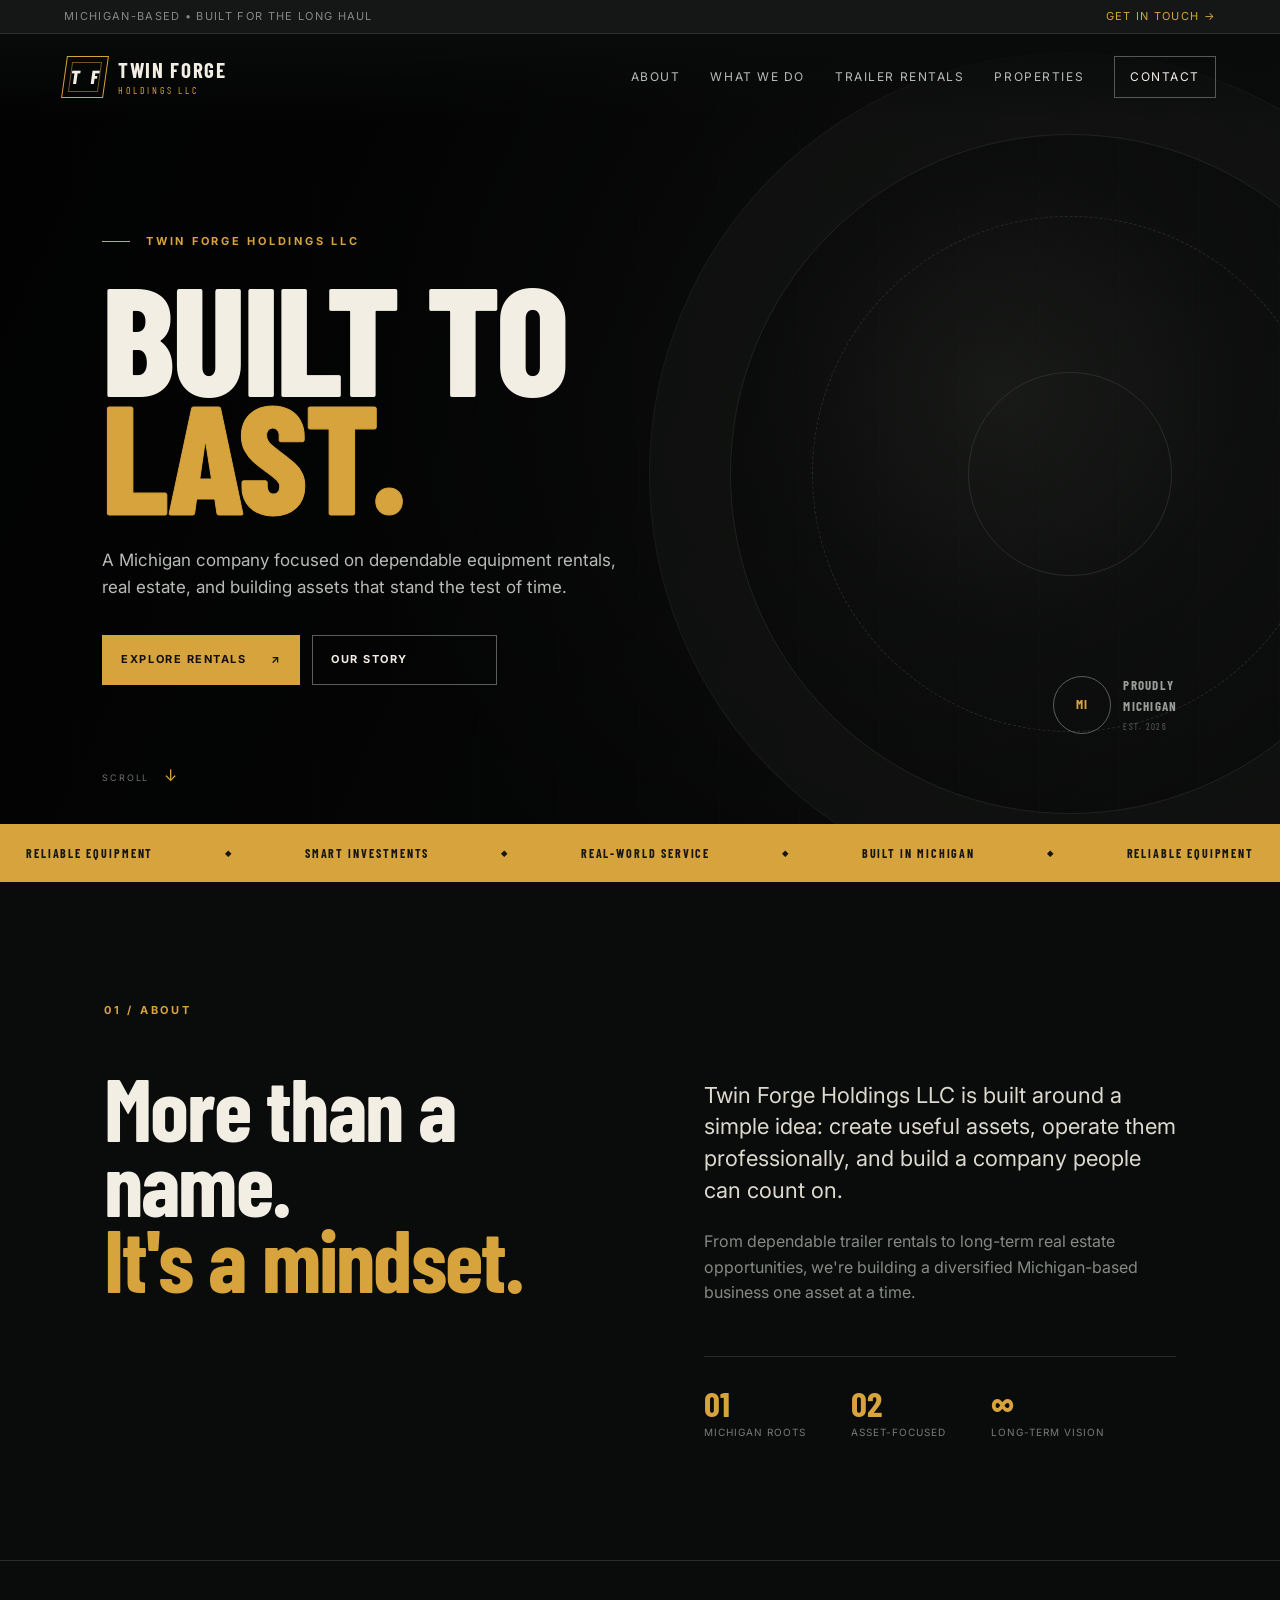
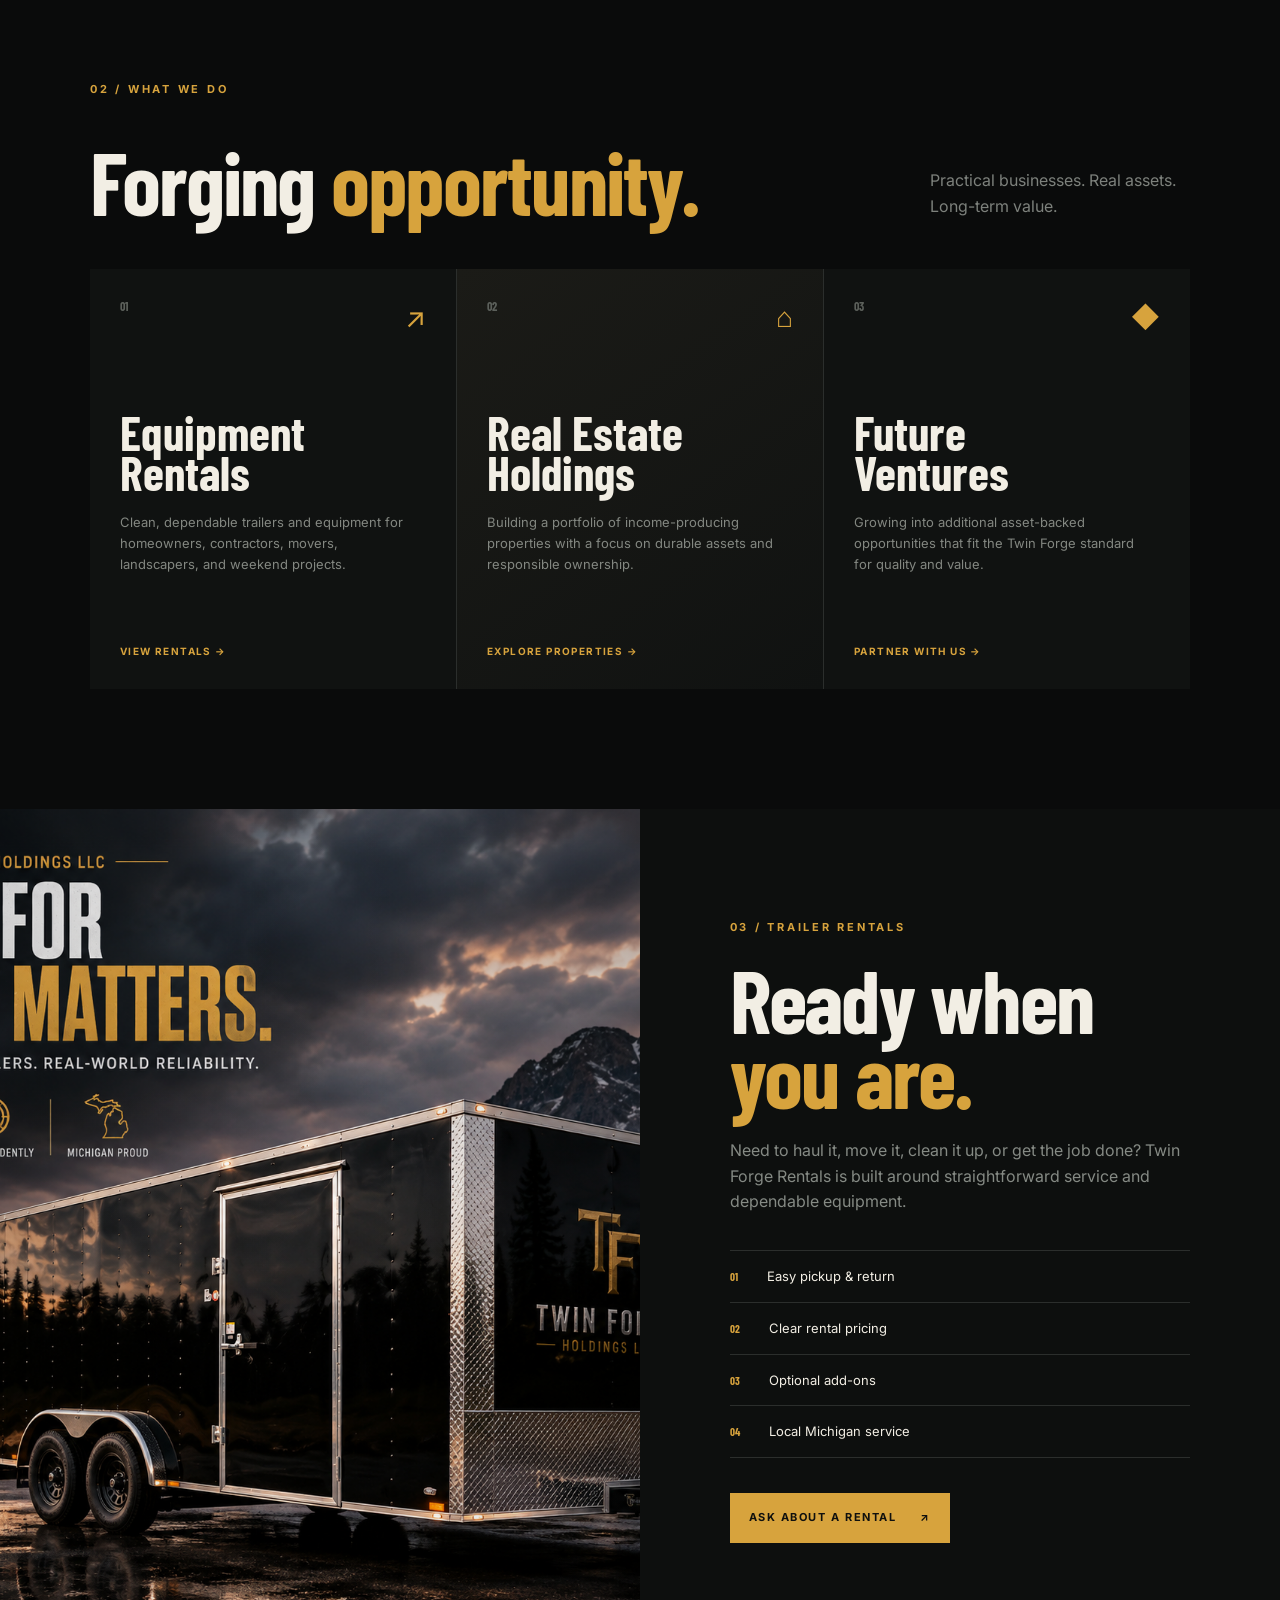
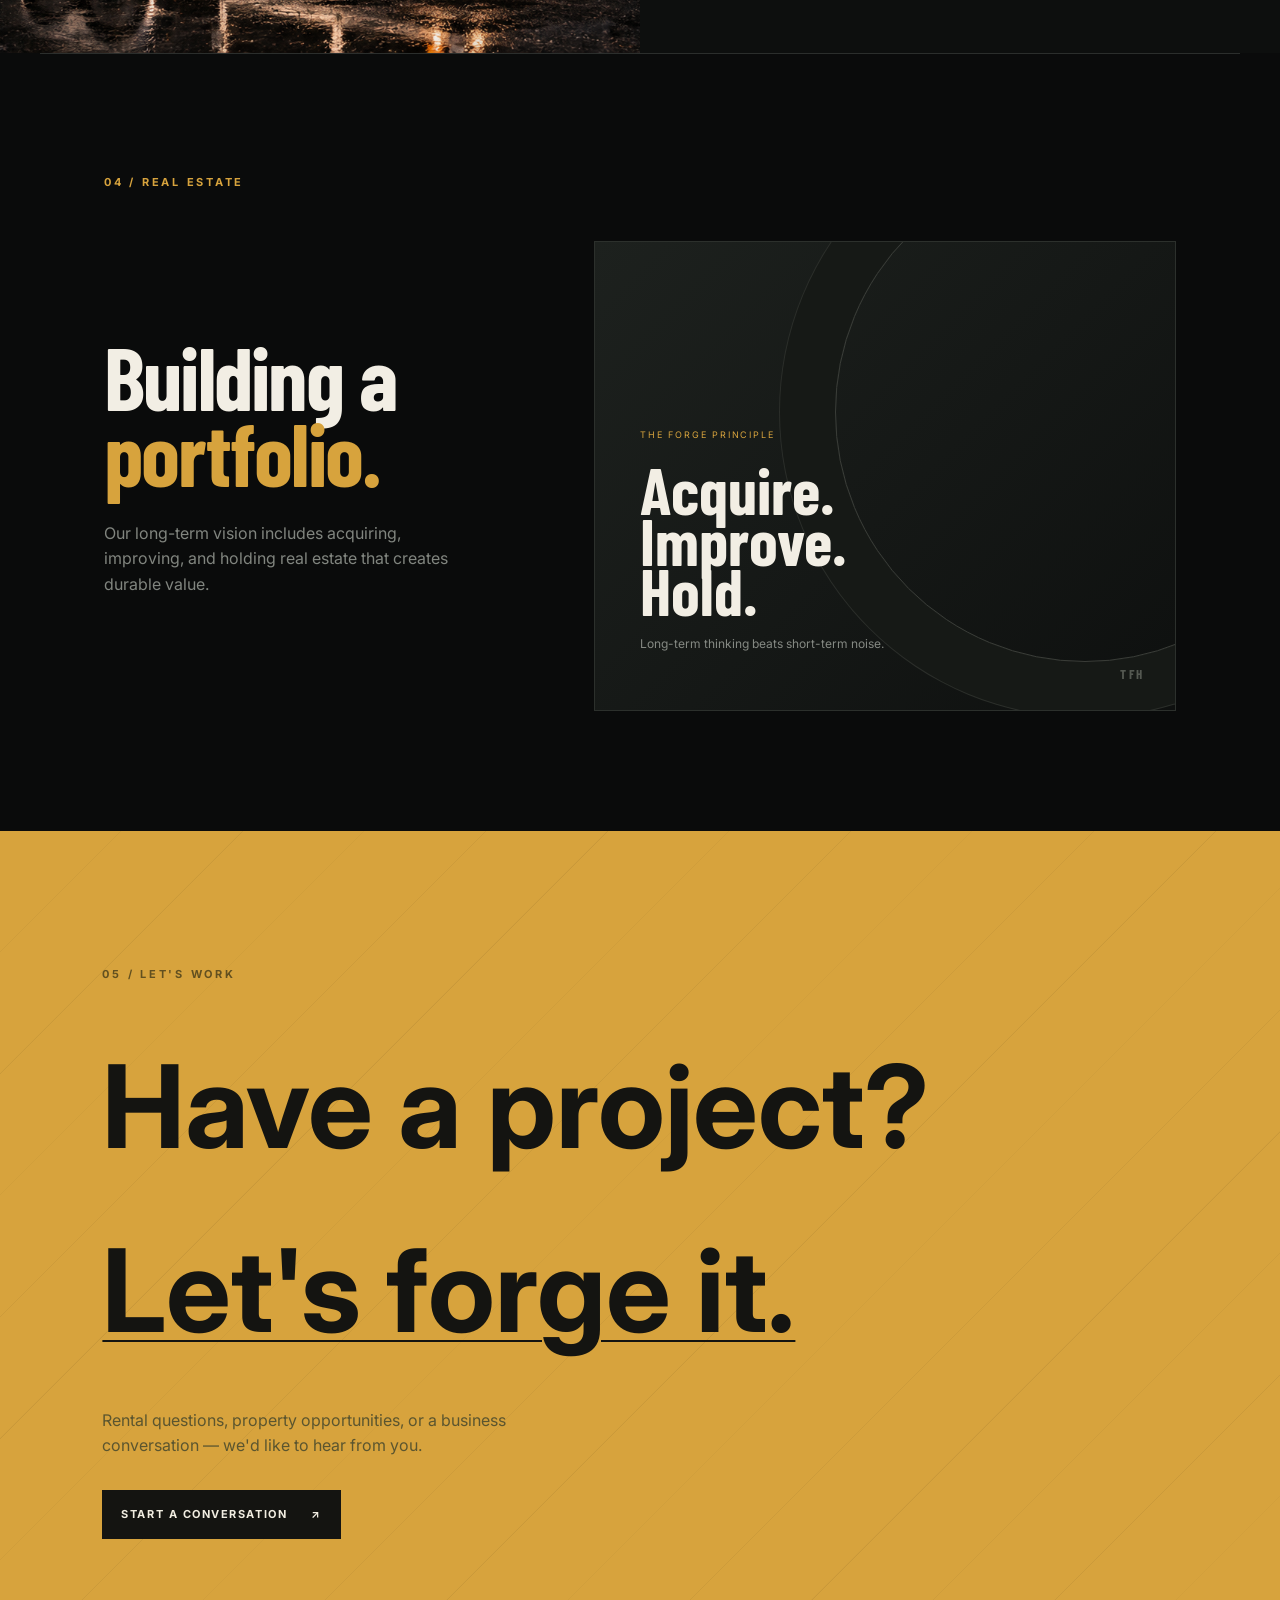
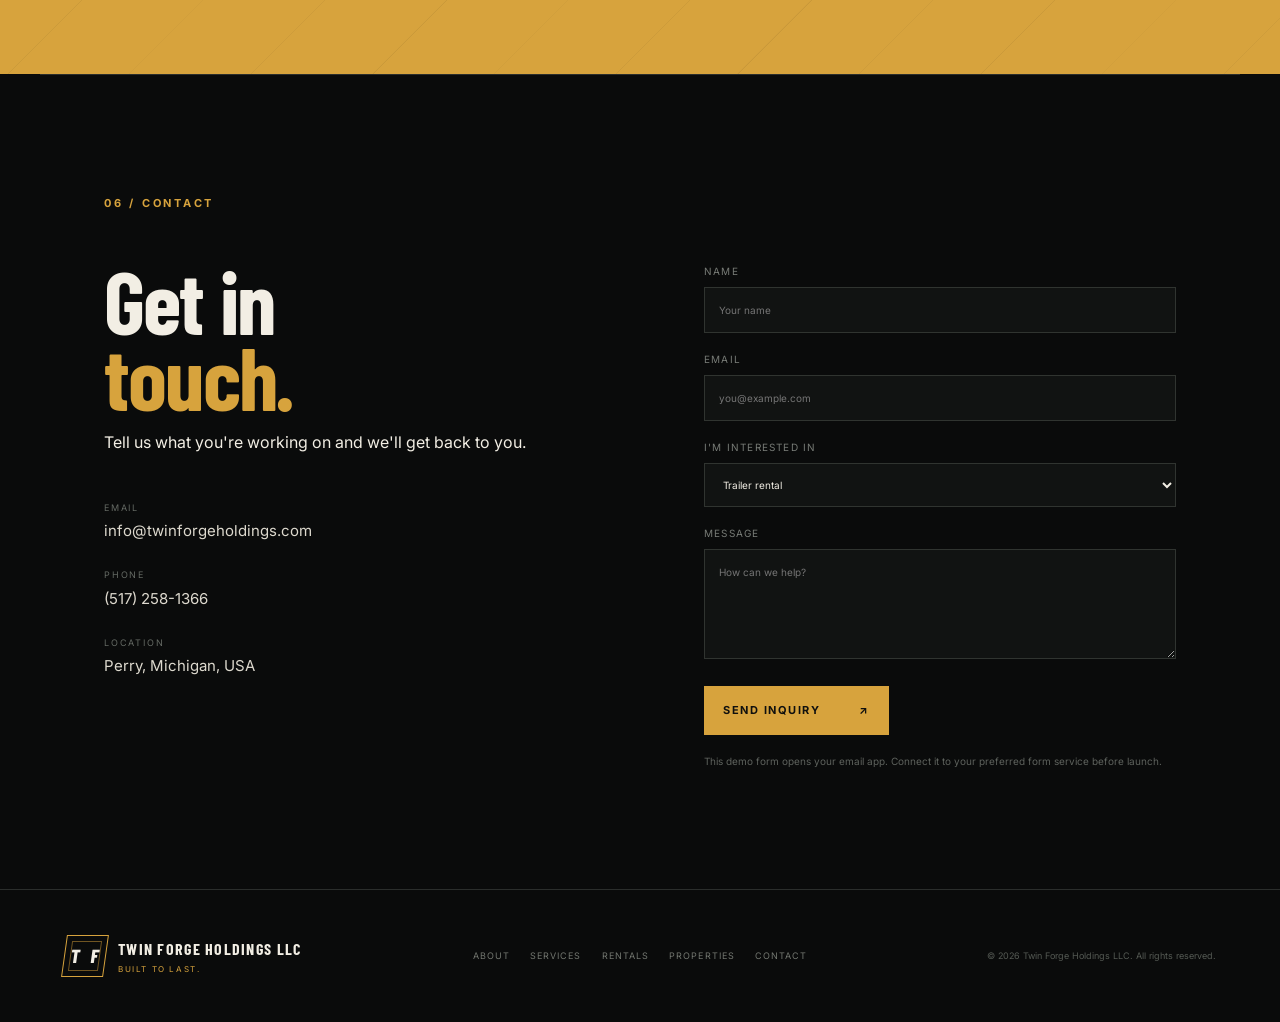
==== commit b633d575: "Add files via upload" ====
--- a/index.html
+++ b/index.html
@@ -113,14 +113,8 @@
     </section>
 
     <section class="section rental" id="fleet">
-      <div class="rental-visual">
-        <div class="visual-grid"></div>
-        <div class="trailer-silhouette">
-          <div class="trailer-bed"></div>
-          <div class="trailer-front"></div>
-          <div class="wheel w1"></div><div class="wheel w2"></div>
-        </div>
-        <div class="visual-tag">TWIN FORGE<br><strong>RENTALS</strong></div>
+      <div class="rental-visual rental-photo">
+        <img src="twin-forge-trailer-rental.png" alt="Twin Forge Holdings enclosed trailer available for rental">
       </div>
       <div class="rental-copy">
         <div class="section-label">03 / TRAILER RENTALS</div>
--- a/styles.css
+++ b/styles.css
@@ -12,10 +12,12 @@
 .section{max-width:var(--max);margin:auto;padding:120px 5vw}.about-layout{display:grid;grid-template-columns:1fr 1fr;gap:10vw;margin-top:50px}.section h2{font:700 clamp(55px,7vw,88px)/.86 "Barlow Condensed";letter-spacing:-.02em;margin:0}.section h2 span,.section-heading h2 span,.rental-copy h2 span,.properties h2 span,.cta h2 span,.contact h2 span{color:var(--forge)}.about-copy{padding-top:10px}.lead{font-size:22px;line-height:1.45;color:#ddd9ce;margin:0 0 22px}.about-copy p:not(.lead){color:#858a84;max-width:520px}.stats{display:flex;gap:45px;border-top:1px solid var(--line);margin-top:50px;padding-top:25px}.stats div{display:flex;flex-direction:column}.stats strong{font:700 35px "Barlow Condensed";color:var(--forge)}.stats span{font-size:10px;color:#777b76;text-transform:uppercase;letter-spacing:.1em}
 .services{border-top:1px solid var(--line);max-width:none;padding-left:max(5vw,calc((100vw - 1100px)/2));padding-right:max(5vw,calc((100vw - 1100px)/2))}.section-heading{display:flex;align-items:end;justify-content:space-between;margin:45px 0 50px}.section-heading p{color:#7d817c;margin:0;max-width:260px}.cards{display:grid;grid-template-columns:repeat(3,1fr);gap:1px;background:var(--line)}.service-card{background:#101211;min-height:420px;padding:30px;position:relative;transition:.25s}.service-card:hover{background:#161816}.service-card.featured{background:linear-gradient(145deg,#1b1b17,#101211)}.card-num{font:700 12px "Barlow Condensed";color:#5c605b}.card-icon{position:absolute;right:30px;top:26px;color:var(--forge);font-size:28px}.service-card h3{font:700 48px/.82 "Barlow Condensed";margin:100px 0 20px}.service-card p{font-size:13px;color:#838781;max-width:290px}.service-card a{position:absolute;bottom:30px;color:var(--forge);font-size:10px;text-transform:uppercase;letter-spacing:.14em;font-weight:700}
 .rental{max-width:none;padding:0;display:grid;grid-template-columns:1fr 1fr;min-height:700px}.rental-visual{background:#171a18;position:relative;overflow:hidden;min-height:600px}.visual-grid{position:absolute;inset:0;background:linear-gradient(transparent 95%,#272b28 95%),linear-gradient(90deg,transparent 95%,#272b28 95%);background-size:55px 55px;transform:perspective(500px) rotateX(55deg) scale(1.6);transform-origin:center bottom;opacity:.55}.visual-tag{position:absolute;left:8%;top:10%;font:600 14px/1.1 "Barlow Condensed";letter-spacing:.17em;color:#777b75}.visual-tag strong{font-size:24px;color:var(--forge)}.trailer-silhouette{position:absolute;left:16%;right:10%;bottom:23%;height:180px;filter:drop-shadow(0 25px 18px #000)}.trailer-bed{position:absolute;left:3%;right:0;top:30px;height:82px;background:linear-gradient(#363a36,#171a18);clip-path:polygon(0 15%,100% 0,100% 82%,3% 100%)}.trailer-front{position:absolute;left:0;top:72px;width:160px;height:42px;background:#252825;transform:skew(-28deg)}.wheel{position:absolute;bottom:-20px;width:55px;height:55px;border-radius:50%;background:#070807;border:12px solid #2e322f}.w1{left:28%}.w2{left:69%}
+.rental-photo{min-height:600px;position:relative}.rental-photo img{width:100%;height:100%;min-height:600px;display:block;object-fit:cover;object-position:center}.rental-photo:after{content:"";position:absolute;inset:0;background:linear-gradient(90deg,rgba(0,0,0,.08),transparent 55%,rgba(0,0,0,.18));pointer-events:none}
 .rental-copy{padding:110px max(5vw,7vw);background:#0d0f0e}.rental-copy h2{margin:25px 0 25px}.rental-copy>p{color:#858a84;max-width:470px}.rental-copy ul{list-style:none;padding:0;margin:35px 0;max-width:480px;border-top:1px solid var(--line)}.rental-copy li{padding:15px 0;border-bottom:1px solid var(--line);font-size:13px}.rental-copy li span{color:var(--forge);font:700 11px "Barlow Condensed";margin-right:25px}
 .properties{border-top:1px solid var(--line)}.property-layout{display:grid;grid-template-columns:.8fr 1.2fr;gap:8vw;margin-top:50px;align-items:center}.property-layout>div:first-child p{color:#81857f;max-width:380px;margin-top:30px}.property-panel{height:470px;background:linear-gradient(135deg,#1d211e,#0e100f);position:relative;overflow:hidden;border:1px solid #2c302c}.property-glow{position:absolute;width:500px;height:500px;border-radius:50%;border:1px solid #3a3d38;right:-160px;top:-80px;box-shadow:0 0 0 55px #161916,0 0 0 56px #2b2e2a}.property-content{position:absolute;left:45px;bottom:45px}.property-content>span{font-size:9px;letter-spacing:.2em;color:var(--forge)}.property-content h3{font:700 65px/.78 "Barlow Condensed";margin:18px 0}.property-content p{font-size:12px;color:#858983}.corner-mark{position:absolute;right:30px;bottom:28px;font:700 13px "Barlow Condensed";letter-spacing:.2em;color:#545851}
 .cta{padding:135px 8vw;position:relative;overflow:hidden;background:var(--forge);color:#141411}.cta-lines{position:absolute;inset:0;background:repeating-linear-gradient(135deg,transparent 0,transparent 85px,rgba(0,0,0,.07) 86px)}.cta>*:not(.cta-lines){position:relative}.cta .section-label{color:#625020}.cta h2{font-size:clamp(70px,9vw,125px);margin:30px 0 25px}.cta h2 span{color:#141411;text-decoration:underline;text-decoration-thickness:2px;text-underline-offset:8px}.cta p{max-width:470px;color:#5b552f}.cta .btn{border-color:#141411;color:#f1ede1;background:#141411;margin-top:15px}
 .contact{border-top:1px solid var(--line)}.contact-layout{display:grid;grid-template-columns:1fr 1fr;gap:10vw;margin-top:50px}.contact>div>p{color:#858a84}.contact-details{margin-top:45px;display:grid;gap:25px}.contact-details div{display:flex;flex-direction:column}.contact-details small{font-size:9px;letter-spacing:.2em;color:#656a64;margin-bottom:4px}.contact-details a,.contact-details span{font-size:15px;color:#ddd9ce}.contact-details a:hover{color:var(--forge)}.contact-form{display:grid;gap:18px}.contact-form label{font-size:10px;letter-spacing:.12em;text-transform:uppercase;color:#777b76}.contact-form input,.contact-form textarea,.contact-form select{width:100%;margin-top:8px;background:#111312;border:1px solid #303430;color:var(--cream);padding:14px;outline:0}.contact-form input:focus,.contact-form textarea:focus,.contact-form select:focus{border-color:var(--forge)}.contact-form textarea{resize:vertical}.contact-form .btn{justify-self:start;margin-top:5px}.form-note{font-size:10px!important;color:#5e625d!important;margin:0}
 footer{border-top:1px solid var(--line);padding:45px 5vw;display:grid;grid-template-columns:1fr auto 1fr;align-items:center;gap:30px}.footer-brand{display:flex;gap:12px;align-items:center}.footer-brand strong{font:700 16px "Barlow Condensed";letter-spacing:.08em}.footer-brand small{display:block;font-size:8px;color:var(--forge);letter-spacing:.2em}.footer-links{display:flex;gap:20px;font-size:9px;letter-spacing:.12em;text-transform:uppercase;color:#737770}.footer-links a:hover{color:var(--forge)}.copyright{text-align:right;font-size:9px;color:#555a54}
-@media(max-width:850px){.nav{display:none;position:absolute;top:75px;right:5vw;left:5vw;background:#101211;border:1px solid var(--line);padding:20px;flex-direction:column;align-items:flex-start}.nav.open{display:flex}.menu-toggle{display:block}.hero{min-height:720px;padding-left:7vw}.hero-badge{right:7vw}.about-layout,.property-layout,.contact-layout{grid-template-columns:1fr;gap:55px}.cards{grid-template-columns:1fr}.service-card{min-height:330px}.service-card h3{margin-top:70px}.rental{grid-template-columns:1fr}.rental-visual{min-height:450px}.rental-copy{padding:80px 7vw}.section-heading{display:block}.section-heading p{margin-top:20px}.stats{gap:25px}.footer-links{display:none}footer{grid-template-columns:1fr}.copyright{text-align:left}.property-panel{height:390px}}
+@media(max-width:850px){.nav{display:none;position:absolute;top:75px;right:5vw;left:5vw;background:#101211;border:1px solid var(--line);padding:20px;flex-direction:column;align-items:flex-start}.nav.open{display:flex}.menu-toggle{display:block}.hero{min-height:720px;padding-left:7vw}.hero-badge{right:7vw}.about-layout,.property-layout,.contact-layout{grid-template-columns:1fr;gap:55px}.cards{grid-template-columns:1fr}.service-card{min-height:330px}.service-card h3{margin-top:70px}.rental{grid-template-columns:1fr}.rental-visual{min-height:450px}.rental-photo{min-height:600px;position:relative}.rental-photo img{width:100%;height:100%;min-height:600px;display:block;object-fit:cover;object-position:center}.rental-photo:after{content:"";position:absolute;inset:0;background:linear-gradient(90deg,rgba(0,0,0,.08),transparent 55%,rgba(0,0,0,.18));pointer-events:none}
+.rental-copy{padding:80px 7vw}.section-heading{display:block}.section-heading p{margin-top:20px}.stats{gap:25px}.footer-links{display:none}footer{grid-template-columns:1fr}.copyright{text-align:left}.property-panel{height:390px}}
 @media(max-width:520px){.topbar span{display:none}.topbar{justify-content:flex-end}.hero h1{font-size:88px}.hero-copy{font-size:15px}.hero-actions{flex-direction:column;align-items:flex-start}.hero-badge{display:none}.section{padding-top:85px;padding-bottom:85px}.section h2{font-size:62px}.ticker{justify-content:flex-start}.ticker div:nth-of-type(n+3),.ticker span:nth-of-type(n+3){display:none}.contact-layout{gap:45px}.property-content h3{font-size:55px}}
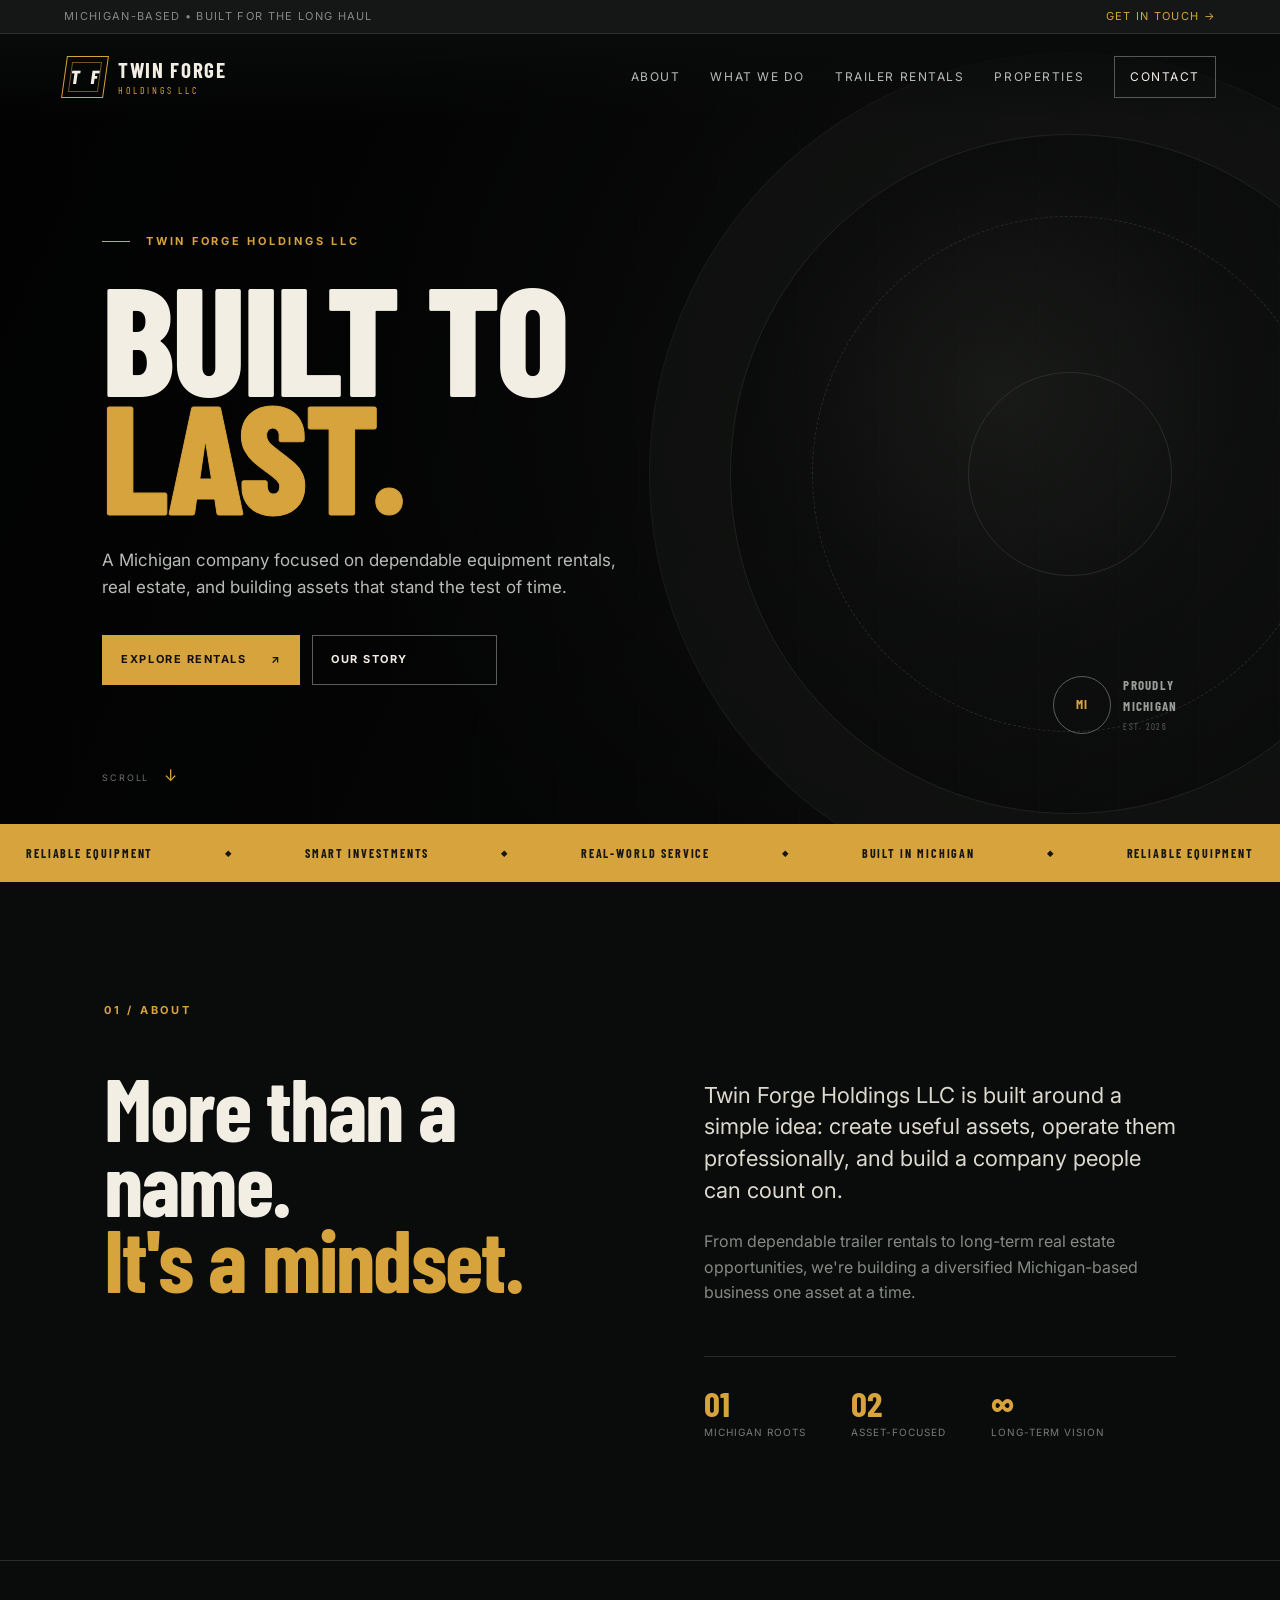
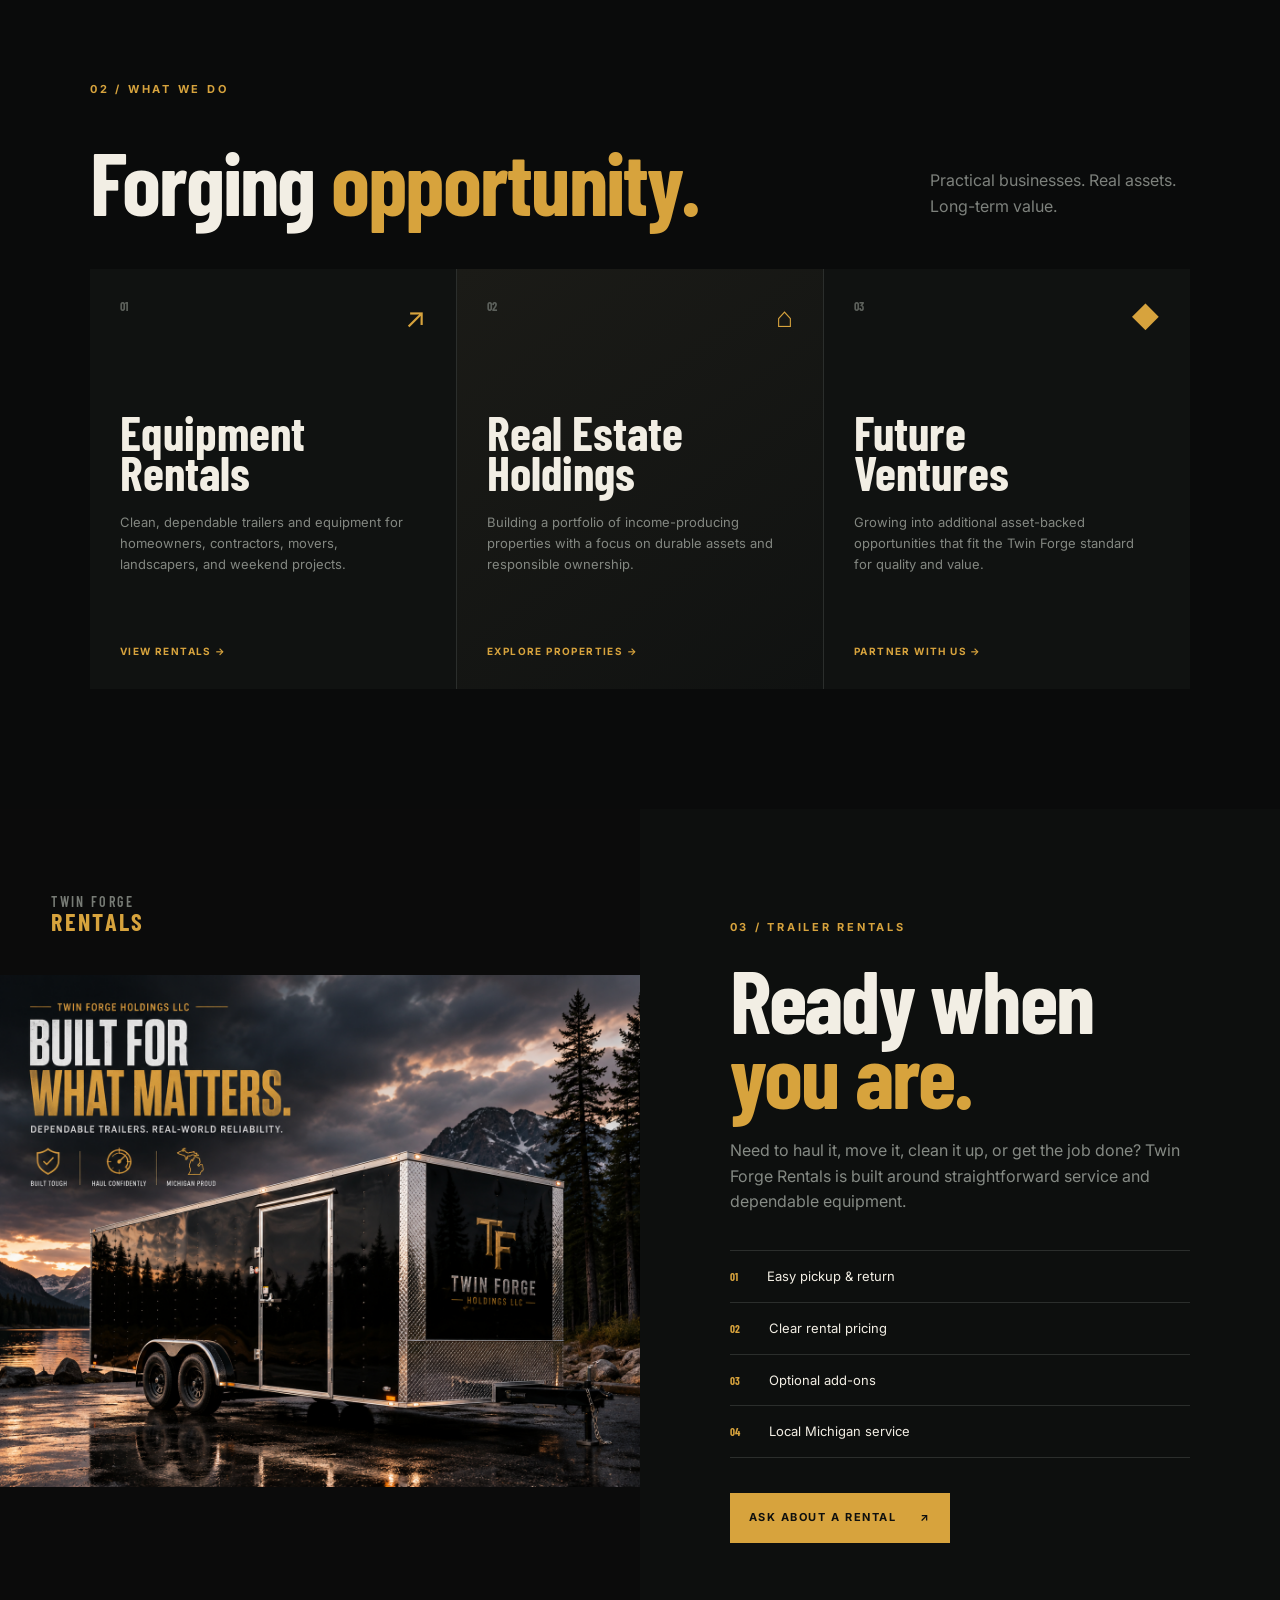
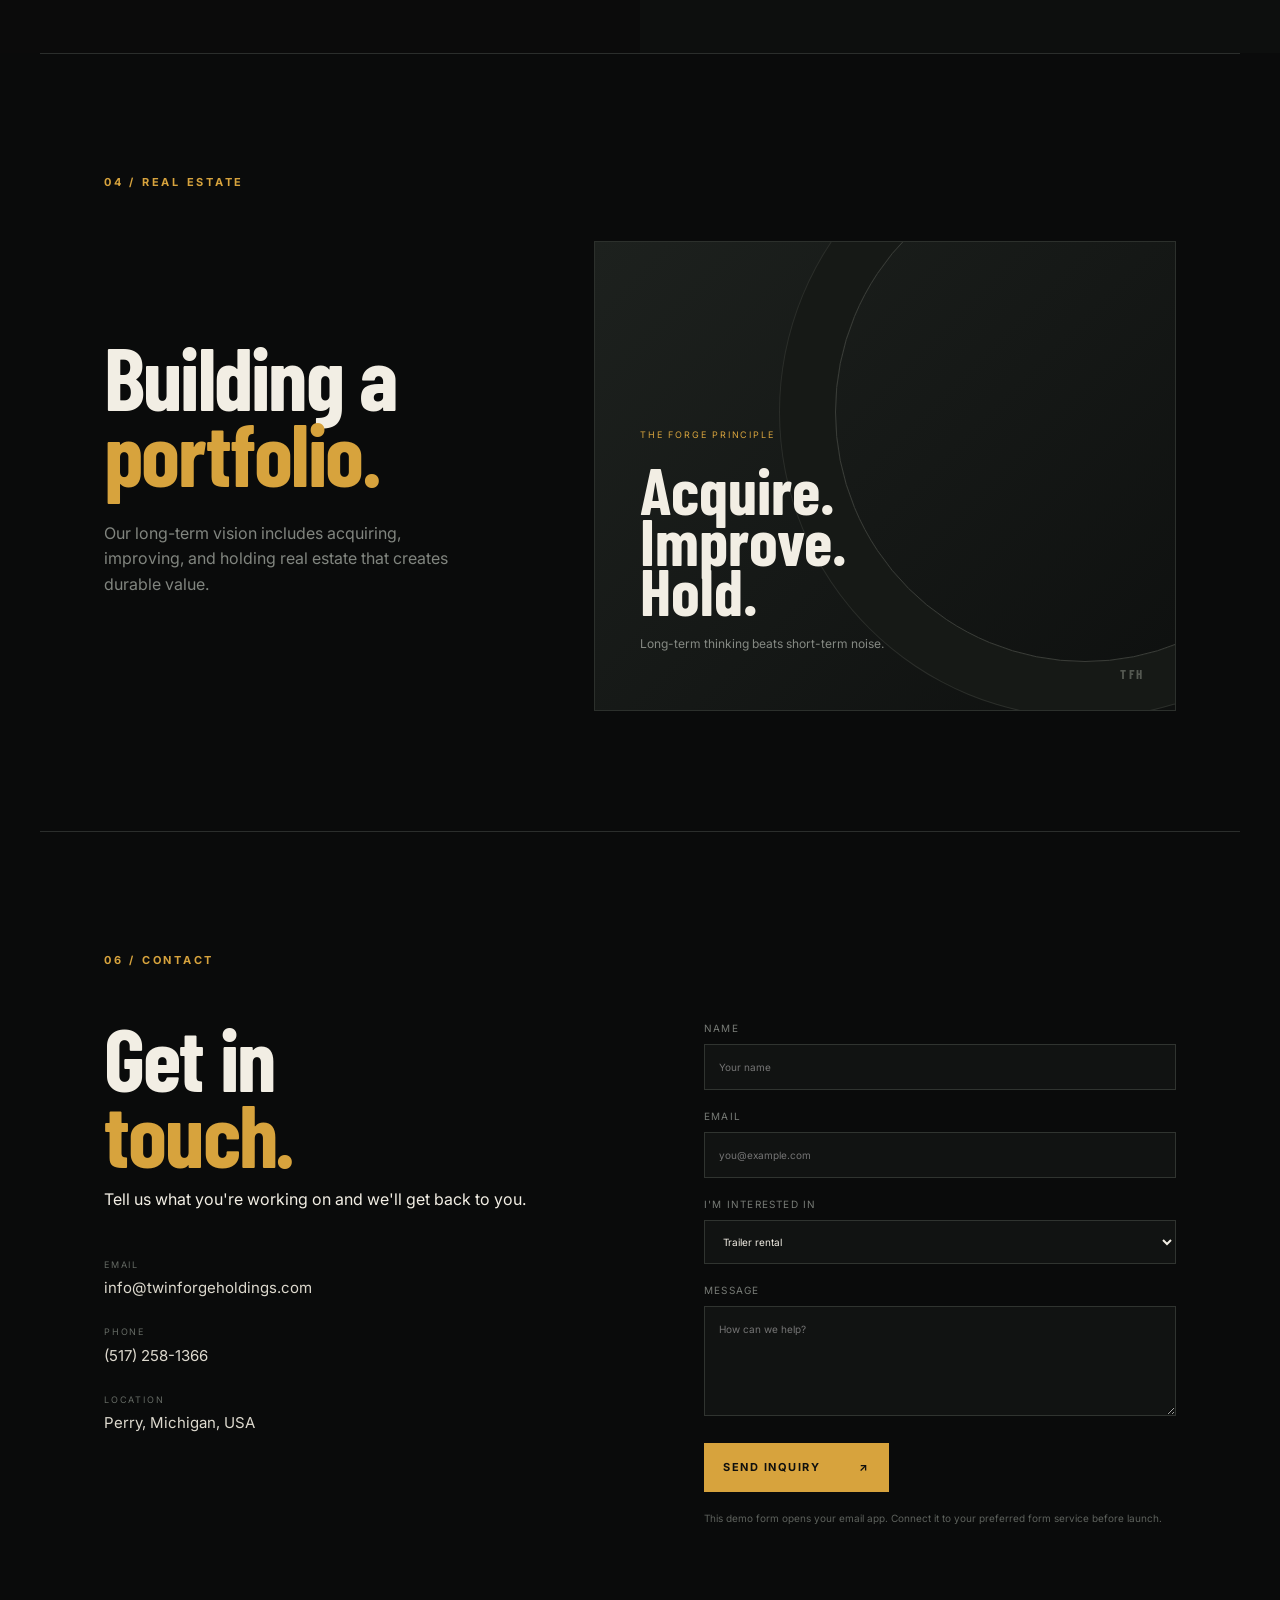
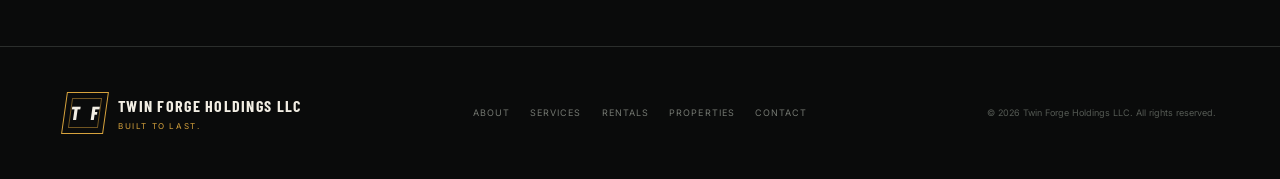
==== commit 4c9de2ad: "Add files via upload" ====
--- a/index.html
+++ b/index.html
@@ -113,8 +113,9 @@
     </section>
 
     <section class="section rental" id="fleet">
-      <div class="rental-visual rental-photo">
-        <img src="twin-forge-trailer-rental.png" alt="Twin Forge Holdings enclosed trailer available for rental">
+      <div class="rental-visual">
+        <img class="rental-photo" src="twin-forge-trailer-rental.png" alt="Twin Forge Holdings trailer rental">
+        <div class="visual-tag">TWIN FORGE<br><strong>RENTALS</strong></div>
       </div>
       <div class="rental-copy">
         <div class="section-label">03 / TRAILER RENTALS</div>
@@ -149,13 +150,6 @@
       </div>
     </section>
 
-    <section class="cta">
-      <div class="cta-lines"></div>
-      <div class="section-label">05 / LET'S WORK</div>
-      <h2>Have a project?<br><span>Let's forge it.</span></h2>
-      <p>Rental questions, property opportunities, or a business conversation — we'd like to hear from you.</p>
-      <a class="btn btn-primary" href="#contact">Start a Conversation <span>↗</span></a>
-    </section>
 
     <section class="section contact" id="contact">
       <div class="section-label">06 / CONTACT</div>
--- a/styles.css
+++ b/styles.css
@@ -12,12 +12,25 @@
 .section{max-width:var(--max);margin:auto;padding:120px 5vw}.about-layout{display:grid;grid-template-columns:1fr 1fr;gap:10vw;margin-top:50px}.section h2{font:700 clamp(55px,7vw,88px)/.86 "Barlow Condensed";letter-spacing:-.02em;margin:0}.section h2 span,.section-heading h2 span,.rental-copy h2 span,.properties h2 span,.cta h2 span,.contact h2 span{color:var(--forge)}.about-copy{padding-top:10px}.lead{font-size:22px;line-height:1.45;color:#ddd9ce;margin:0 0 22px}.about-copy p:not(.lead){color:#858a84;max-width:520px}.stats{display:flex;gap:45px;border-top:1px solid var(--line);margin-top:50px;padding-top:25px}.stats div{display:flex;flex-direction:column}.stats strong{font:700 35px "Barlow Condensed";color:var(--forge)}.stats span{font-size:10px;color:#777b76;text-transform:uppercase;letter-spacing:.1em}
 .services{border-top:1px solid var(--line);max-width:none;padding-left:max(5vw,calc((100vw - 1100px)/2));padding-right:max(5vw,calc((100vw - 1100px)/2))}.section-heading{display:flex;align-items:end;justify-content:space-between;margin:45px 0 50px}.section-heading p{color:#7d817c;margin:0;max-width:260px}.cards{display:grid;grid-template-columns:repeat(3,1fr);gap:1px;background:var(--line)}.service-card{background:#101211;min-height:420px;padding:30px;position:relative;transition:.25s}.service-card:hover{background:#161816}.service-card.featured{background:linear-gradient(145deg,#1b1b17,#101211)}.card-num{font:700 12px "Barlow Condensed";color:#5c605b}.card-icon{position:absolute;right:30px;top:26px;color:var(--forge);font-size:28px}.service-card h3{font:700 48px/.82 "Barlow Condensed";margin:100px 0 20px}.service-card p{font-size:13px;color:#838781;max-width:290px}.service-card a{position:absolute;bottom:30px;color:var(--forge);font-size:10px;text-transform:uppercase;letter-spacing:.14em;font-weight:700}
 .rental{max-width:none;padding:0;display:grid;grid-template-columns:1fr 1fr;min-height:700px}.rental-visual{background:#171a18;position:relative;overflow:hidden;min-height:600px}.visual-grid{position:absolute;inset:0;background:linear-gradient(transparent 95%,#272b28 95%),linear-gradient(90deg,transparent 95%,#272b28 95%);background-size:55px 55px;transform:perspective(500px) rotateX(55deg) scale(1.6);transform-origin:center bottom;opacity:.55}.visual-tag{position:absolute;left:8%;top:10%;font:600 14px/1.1 "Barlow Condensed";letter-spacing:.17em;color:#777b75}.visual-tag strong{font-size:24px;color:var(--forge)}.trailer-silhouette{position:absolute;left:16%;right:10%;bottom:23%;height:180px;filter:drop-shadow(0 25px 18px #000)}.trailer-bed{position:absolute;left:3%;right:0;top:30px;height:82px;background:linear-gradient(#363a36,#171a18);clip-path:polygon(0 15%,100% 0,100% 82%,3% 100%)}.trailer-front{position:absolute;left:0;top:72px;width:160px;height:42px;background:#252825;transform:skew(-28deg)}.wheel{position:absolute;bottom:-20px;width:55px;height:55px;border-radius:50%;background:#070807;border:12px solid #2e322f}.w1{left:28%}.w2{left:69%}
-.rental-photo{min-height:600px;position:relative}.rental-photo img{width:100%;height:100%;min-height:600px;display:block;object-fit:cover;object-position:center}.rental-photo:after{content:"";position:absolute;inset:0;background:linear-gradient(90deg,rgba(0,0,0,.08),transparent 55%,rgba(0,0,0,.18));pointer-events:none}
 .rental-copy{padding:110px max(5vw,7vw);background:#0d0f0e}.rental-copy h2{margin:25px 0 25px}.rental-copy>p{color:#858a84;max-width:470px}.rental-copy ul{list-style:none;padding:0;margin:35px 0;max-width:480px;border-top:1px solid var(--line)}.rental-copy li{padding:15px 0;border-bottom:1px solid var(--line);font-size:13px}.rental-copy li span{color:var(--forge);font:700 11px "Barlow Condensed";margin-right:25px}
 .properties{border-top:1px solid var(--line)}.property-layout{display:grid;grid-template-columns:.8fr 1.2fr;gap:8vw;margin-top:50px;align-items:center}.property-layout>div:first-child p{color:#81857f;max-width:380px;margin-top:30px}.property-panel{height:470px;background:linear-gradient(135deg,#1d211e,#0e100f);position:relative;overflow:hidden;border:1px solid #2c302c}.property-glow{position:absolute;width:500px;height:500px;border-radius:50%;border:1px solid #3a3d38;right:-160px;top:-80px;box-shadow:0 0 0 55px #161916,0 0 0 56px #2b2e2a}.property-content{position:absolute;left:45px;bottom:45px}.property-content>span{font-size:9px;letter-spacing:.2em;color:var(--forge)}.property-content h3{font:700 65px/.78 "Barlow Condensed";margin:18px 0}.property-content p{font-size:12px;color:#858983}.corner-mark{position:absolute;right:30px;bottom:28px;font:700 13px "Barlow Condensed";letter-spacing:.2em;color:#545851}
 .cta{padding:135px 8vw;position:relative;overflow:hidden;background:var(--forge);color:#141411}.cta-lines{position:absolute;inset:0;background:repeating-linear-gradient(135deg,transparent 0,transparent 85px,rgba(0,0,0,.07) 86px)}.cta>*:not(.cta-lines){position:relative}.cta .section-label{color:#625020}.cta h2{font-size:clamp(70px,9vw,125px);margin:30px 0 25px}.cta h2 span{color:#141411;text-decoration:underline;text-decoration-thickness:2px;text-underline-offset:8px}.cta p{max-width:470px;color:#5b552f}.cta .btn{border-color:#141411;color:#f1ede1;background:#141411;margin-top:15px}
 .contact{border-top:1px solid var(--line)}.contact-layout{display:grid;grid-template-columns:1fr 1fr;gap:10vw;margin-top:50px}.contact>div>p{color:#858a84}.contact-details{margin-top:45px;display:grid;gap:25px}.contact-details div{display:flex;flex-direction:column}.contact-details small{font-size:9px;letter-spacing:.2em;color:#656a64;margin-bottom:4px}.contact-details a,.contact-details span{font-size:15px;color:#ddd9ce}.contact-details a:hover{color:var(--forge)}.contact-form{display:grid;gap:18px}.contact-form label{font-size:10px;letter-spacing:.12em;text-transform:uppercase;color:#777b76}.contact-form input,.contact-form textarea,.contact-form select{width:100%;margin-top:8px;background:#111312;border:1px solid #303430;color:var(--cream);padding:14px;outline:0}.contact-form input:focus,.contact-form textarea:focus,.contact-form select:focus{border-color:var(--forge)}.contact-form textarea{resize:vertical}.contact-form .btn{justify-self:start;margin-top:5px}.form-note{font-size:10px!important;color:#5e625d!important;margin:0}
 footer{border-top:1px solid var(--line);padding:45px 5vw;display:grid;grid-template-columns:1fr auto 1fr;align-items:center;gap:30px}.footer-brand{display:flex;gap:12px;align-items:center}.footer-brand strong{font:700 16px "Barlow Condensed";letter-spacing:.08em}.footer-brand small{display:block;font-size:8px;color:var(--forge);letter-spacing:.2em}.footer-links{display:flex;gap:20px;font-size:9px;letter-spacing:.12em;text-transform:uppercase;color:#737770}.footer-links a:hover{color:var(--forge)}.copyright{text-align:right;font-size:9px;color:#555a54}
-@media(max-width:850px){.nav{display:none;position:absolute;top:75px;right:5vw;left:5vw;background:#101211;border:1px solid var(--line);padding:20px;flex-direction:column;align-items:flex-start}.nav.open{display:flex}.menu-toggle{display:block}.hero{min-height:720px;padding-left:7vw}.hero-badge{right:7vw}.about-layout,.property-layout,.contact-layout{grid-template-columns:1fr;gap:55px}.cards{grid-template-columns:1fr}.service-card{min-height:330px}.service-card h3{margin-top:70px}.rental{grid-template-columns:1fr}.rental-visual{min-height:450px}.rental-photo{min-height:600px;position:relative}.rental-photo img{width:100%;height:100%;min-height:600px;display:block;object-fit:cover;object-position:center}.rental-photo:after{content:"";position:absolute;inset:0;background:linear-gradient(90deg,rgba(0,0,0,.08),transparent 55%,rgba(0,0,0,.18));pointer-events:none}
-.rental-copy{padding:80px 7vw}.section-heading{display:block}.section-heading p{margin-top:20px}.stats{gap:25px}.footer-links{display:none}footer{grid-template-columns:1fr}.copyright{text-align:left}.property-panel{height:390px}}
+@media(max-width:850px){.nav{display:none;position:absolute;top:75px;right:5vw;left:5vw;background:#101211;border:1px solid var(--line);padding:20px;flex-direction:column;align-items:flex-start}.nav.open{display:flex}.menu-toggle{display:block}.hero{min-height:720px;padding-left:7vw}.hero-badge{right:7vw}.about-layout,.property-layout,.contact-layout{grid-template-columns:1fr;gap:55px}.cards{grid-template-columns:1fr}.service-card{min-height:330px}.service-card h3{margin-top:70px}.rental{grid-template-columns:1fr}.rental-visual{min-height:450px}.rental-copy{padding:80px 7vw}.section-heading{display:block}.section-heading p{margin-top:20px}.stats{gap:25px}.footer-links{display:none}footer{grid-template-columns:1fr}.copyright{text-align:left}.property-panel{height:390px}}
 @media(max-width:520px){.topbar span{display:none}.topbar{justify-content:flex-end}.hero h1{font-size:88px}.hero-copy{font-size:15px}.hero-actions{flex-direction:column;align-items:flex-start}.hero-badge{display:none}.section{padding-top:85px;padding-bottom:85px}.section h2{font-size:62px}.ticker{justify-content:flex-start}.ticker div:nth-of-type(n+3),.ticker span:nth-of-type(n+3){display:none}.contact-layout{gap:45px}.property-content h3{font-size:55px}}
+
+/* Twin Forge rental photo — preserve original black-and-gold layout */
+.rental-visual { overflow: hidden; }
+.rental-photo {
+  position: absolute;
+  inset: 0;
+  width: 100%;
+  height: 100%;
+  object-fit: contain;
+  object-position: center;
+  display: block;
+  background: #0b0b0b;
+  z-index: 1;
+}
+.rental-visual .visual-tag { z-index: 2; }
